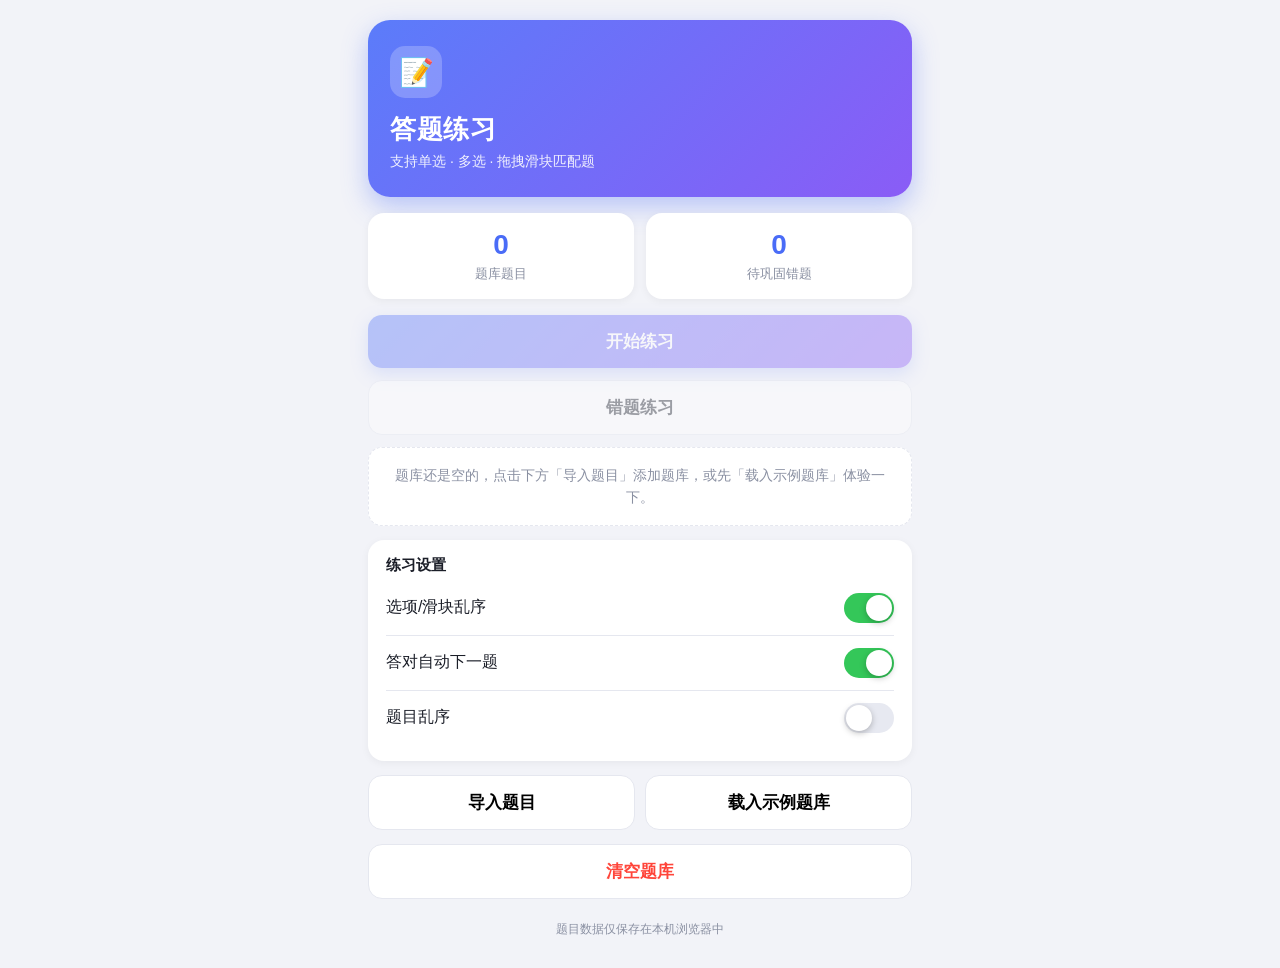
==== 答题练习.html @ 0d409f79 "Add files via upload" ====
<!DOCTYPE html>
<html lang="zh-CN">
<head>
<meta charset="UTF-8">
<meta name="viewport" content="width=device-width, initial-scale=1.0, maximum-scale=1.0, user-scalable=no, viewport-fit=cover">
<meta name="apple-mobile-web-app-capable" content="yes">
<meta name="mobile-web-app-capable" content="yes">
<meta name="apple-mobile-web-app-status-bar-style" content="black-translucent">
<meta name="apple-mobile-web-app-title" content="答题练习">
<meta name="format-detection" content="telephone=no">
<meta name="theme-color" content="#4A6CF7">
<link rel="icon" href="favicon.svg" type="image/svg+xml">
<link rel="manifest" href="manifest.json">
<title>答题练习</title>
<style>
:root{
  --bg:#F2F3F8; --bg2:#E7E9F1; --card:#FFFFFF; --text:#1B1E28; --sub:#8A90A2;
  --line:#E5E7EF; --primary:#4A6CF7; --primary-grad:linear-gradient(135deg,#5B7CFA 0%,#8A5CF6 100%);
  --green:#34C759; --red:#FF453A; --drag-chip-bg:#EBF0FF; --drag-chip-border:#BDCEFC;
}
@media (prefers-color-scheme: dark){
  :root{
    --bg:#0D0F15; --bg2:#22252F; --card:#181B24; --text:#F2F4FA; --sub:#7E8598;
    --line:#2A2E3B; --green:#30D158; --red:#FF453A;
    --drag-chip-bg:#1C233D; --drag-chip-border:#3A4D80;
  }
}
*{margin:0;padding:0;box-sizing:border-box;-webkit-tap-highlight-color:transparent}
html,body{height:100%}
body{
  font-family:-apple-system,BlinkMacSystemFont,"PingFang SC","Hiragino Sans GB","Microsoft YaHei","Noto Sans CJK SC",sans-serif;
  background:var(--bg);color:var(--text);touch-action:manipulation;
  -webkit-font-smoothing:antialiased;-webkit-text-size-adjust:100%;
}
#app{max-width:580px;margin:0 auto;min-height:100%;
  padding:calc(env(safe-area-inset-top) + 20px) 18px calc(env(safe-area-inset-bottom) + 30px)}
.view{display:none}
.view.active{display:block;animation:fadeUp .25s ease}
@keyframes fadeUp{from{opacity:0;transform:translateY(10px)}to{opacity:1;transform:translateY(0)}}
@keyframes shake{0%,100%{transform:translateX(0)}20%{transform:translateX(-6px)}40%{transform:translateX(6px)}60%{transform:translateX(-4px)}80%{transform:translateX(4px)}}
@keyframes pulseSelect{0%,100%{box-shadow:0 0 0 2px var(--primary)}50%{box-shadow:0 0 0 4px rgba(74,108,247,.45)}}

/* ---------- 通用按钮 ---------- */
.btn{display:block;width:100%;border:none;border-radius:14px;font-size:17px;font-weight:600;
  padding:15px;cursor:pointer;font-family:inherit;transition:transform .12s,opacity .2s;
  -webkit-user-select:none;user-select:none}
.btn:active{transform:scale(.97)}
.btn-primary{background:var(--primary-grad);color:#fff;box-shadow:0 6px 16px rgba(74,108,247,.35)}
.btn-sub{background:var(--card);color:var(--text);border:1px solid var(--line)}
.btn-ghost{background:transparent;color:var(--primary)}
.btn-ghost.danger{color:var(--red)}
.btn-big{margin-top:12px}
.btn.disabled{opacity:.4;pointer-events:none}
.icon-btn{width:36px;height:36px;flex:0 0 36px;border:none;border-radius:50%;background:var(--card);
  color:var(--text);font-size:17px;cursor:pointer;display:flex;align-items:center;justify-content:center;
  box-shadow:0 1px 4px rgba(0,0,0,.08);font-family:inherit}
.row-actions{display:flex;gap:10px;margin-top:14px}
.row-actions .btn{flex:1;background:var(--card);border:1px solid var(--line)}
.foot-note{text-align:center;color:var(--sub);font-size:12px;margin-top:22px}

/* ---------- 首页 ---------- */
.hero{background:var(--primary-grad);border-radius:22px;padding:26px 22px;color:#fff;
  box-shadow:0 10px 26px rgba(74,108,247,.35);margin-bottom:16px}
.hero-icon{width:52px;height:52px;border-radius:15px;background:rgba(255,255,255,.22);
  display:flex;align-items:center;justify-content:center;font-size:28px;margin-bottom:14px}
.hero h1{font-size:26px;font-weight:700;letter-spacing:.5px}
.hero-sub{font-size:14px;opacity:.9;margin-top:6px}
.stat-row{display:flex;gap:12px;margin-bottom:16px}
.stat-card{flex:1;background:var(--card);border-radius:16px;padding:16px;text-align:center;
  box-shadow:0 2px 8px rgba(0,0,0,.05)}
.stat-num{font-size:28px;font-weight:700;color:var(--primary)}
.stat-label{font-size:13px;color:var(--sub);margin-top:4px}
.empty-hint{background:var(--card);border:1.5px dashed var(--line);border-radius:14px;
  padding:16px;text-align:center;color:var(--sub);font-size:14px;margin-top:12px;line-height:1.6}
.card{background:var(--card);border-radius:16px;padding:16px 18px;margin-top:14px;box-shadow:0 2px 8px rgba(0,0,0,.05)}
.card-title{font-size:15px;font-weight:700;margin-bottom:6px}
.switch-row{display:flex;align-items:center;justify-content:space-between;padding:12px 0;
  font-size:16px;cursor:pointer;border-bottom:.5px solid var(--line)}
.switch-row:last-child{border-bottom:none}
.switch-row input{display:none}
.switch{width:50px;height:30px;border-radius:99px;background:var(--bg2);position:relative;
  transition:background .2s;flex:0 0 auto}
.switch::after{content:"";position:absolute;width:26px;height:26px;border-radius:50%;background:#fff;
  top:2px;left:2px;transition:left .2s;box-shadow:0 2px 6px rgba(0,0,0,.25)}
.switch-row input:checked + .switch{background:var(--green)}
.switch-row input:checked + .switch::after{left:22px}

/* ---------- 练习页 ---------- */
.p-top{display:flex;align-items:center;gap:12px;margin-bottom:18px}
.p-title{flex:1;text-align:center;font-size:17px;font-weight:700}
.p-progress{flex:1;height:8px;background:var(--bg2);border-radius:99px;overflow:hidden}
.p-progress-bar{height:100%;width:0;background:var(--primary-grad);border-radius:99px;transition:width .3s}
.p-count{font-size:13px;color:var(--sub);flex:0 0 auto;min-width:44px;text-align:right}
.q-card{background:var(--card);border-radius:16px;padding:18px;margin-bottom:14px;
  box-shadow:0 2px 8px rgba(0,0,0,.05)}
.q-card.anim{animation:fadeUp .25s ease}
.q-meta{display:flex;align-items:center;gap:8px;margin-bottom:10px}
.q-type{font-size:12px;font-weight:600;color:var(--primary);background:rgba(74,108,247,.12);
  padding:3px 10px;border-radius:99px}
.q-no{font-size:12px;color:var(--sub)}
.q-text{font-size:18px;font-weight:600;line-height:1.6;white-space:pre-wrap;word-break:break-word}

/* ---------- 选择题选项 ---------- */
.opt{display:flex;align-items:flex-start;gap:12px;width:100%;text-align:left;background:var(--card);
  border:1.5px solid var(--line);border-radius:14px;padding:13px 15px;margin-bottom:10px;
  font-size:16px;line-height:1.5;cursor:pointer;transition:border-color .15s,background .15s;
  font-family:inherit;color:var(--text);-webkit-user-select:none;user-select:none}
.opt:active{transform:scale(.985)}
.opt-letter{flex:0 0 28px;height:28px;border-radius:50%;background:var(--bg2);display:flex;
  align-items:center;justify-content:center;font-weight:700;font-size:14px;color:var(--sub);
  transition:background .15s,color .15s}
.opt-text{flex:1;word-break:break-word;white-space:pre-wrap;padding-top:2px}
.opt.selected{border-color:var(--primary);background:rgba(74,108,247,.10)}
.opt.selected .opt-letter{background:var(--primary);color:#fff}
.opt.correct{border-color:var(--green);background:rgba(52,199,89,.13)}
.opt.correct .opt-letter{background:var(--green);color:#fff}
.opt.wrong{border-color:var(--red);background:rgba(255,69,58,.10);animation:shake .35s}
.opt.wrong .opt-letter{background:var(--red);color:#fff}
.opt.locked{pointer-events:none}

/* ---------- 拖拽滑块答题（考试模式） ---------- */
.drag-box{margin-bottom:14px}
.drag-head-actions{display:flex;align-items:center;justify-content:space-between;margin-bottom:10px;gap:8px}
.drag-tip{font-size:12.5px;color:var(--sub);line-height:1.4}
.drag-reset-btn{border:none;background:var(--bg2);color:var(--text);padding:5px 10px;
  border-radius:8px;font-size:12px;cursor:pointer;font-weight:600;transition:opacity .15s;white-space:nowrap}
.drag-reset-btn:active{opacity:.7}
.drag-pool-box{background:var(--card);border-radius:14px;padding:14px;margin-bottom:14px;box-shadow:0 2px 8px rgba(0,0,0,.04)}
.drag-pool-title{font-size:13px;font-weight:700;color:var(--sub);margin-bottom:10px;display:flex;align-items:center;gap:6px}
.drag-pool-title::before{content:"";display:inline-block;width:4px;height:12px;background:var(--primary);border-radius:2px}
.drag-pool{display:flex;flex-wrap:wrap;gap:8px;min-height:48px;align-items:center;padding:4px}
.drag-chip{background:var(--drag-chip-bg);border:1.5px solid var(--drag-chip-border);
  color:var(--primary);padding:8px 12px;border-radius:10px;font-size:14.5px;font-weight:600;
  cursor:grab;-webkit-user-select:none;user-select:none;display:inline-flex;align-items:center;gap:6px;
  box-shadow:0 2px 6px rgba(74,108,247,.12);transition:transform .15s,box-shadow .15s,opacity .15s;
  max-width:100%;word-break:break-word}
.drag-chip:active{cursor:grabbing}
.drag-chip .chip-handle{color:var(--primary);opacity:.6;font-size:12px;display:inline-block;line-height:1}
.drag-chip.selected{animation:pulseSelect 1.2s infinite;transform:translateY(-2px);background:#fff;border-color:var(--primary)}
@media (prefers-color-scheme: dark){
  .drag-chip.selected{background:#262B3B;border-color:var(--primary)}
}
.drag-chip.placed{opacity:.35;border-style:dashed;cursor:default;box-shadow:none;pointer-events:none}
.drag-chip.dragging{opacity:.4;transform:scale(.95)}

.drag-targets-box{background:var(--card);border-radius:14px;padding:14px;margin-bottom:14px;box-shadow:0 2px 8px rgba(0,0,0,.04)}
.drop-list{display:flex;flex-direction:column;gap:12px}
.drop-row{background:var(--bg);border-radius:12px;padding:10px 12px;display:flex;flex-direction:column;gap:8px;transition:background .2s}
.drop-row-header{display:flex;align-items:flex-start;gap:8px}
.drop-no{font-size:12px;font-weight:700;color:var(--sub);background:var(--bg2);padding:2px 7px;border-radius:6px;flex:0 0 auto;margin-top:2px}
.drop-desc{font-size:14.5px;line-height:1.5;color:var(--text);flex:1;word-break:break-word;font-weight:500}
.drop-zone{min-height:46px;border:2px dashed var(--line);border-radius:10px;
  background:var(--card);display:flex;align-items:center;justify-content:center;padding:4px 8px;
  cursor:pointer;transition:all .15s;position:relative}
.drop-zone.hover{border-color:var(--primary);background:rgba(74,108,247,.09);transform:scale(1.01)}
.drop-zone.empty-hint{border-color:var(--line);color:var(--sub);font-size:13px;font-style:normal}
.drop-zone.filled{border-style:solid;border-color:var(--drag-chip-border);background:var(--drag-chip-bg);justify-content:space-between}
.drop-zone.correct{border-color:var(--green)!important;background:rgba(52,199,89,.12)!important}
.drop-zone.wrong{border-color:var(--red)!important;background:rgba(255,69,58,.10)!important;animation:shake .35s}
.drop-chip-text{font-size:14.5px;font-weight:600;color:var(--primary);flex:1;word-break:break-word;padding:4px 6px}
.drop-zone.correct .drop-chip-text{color:var(--green)}
.drop-zone.wrong .drop-chip-text{color:var(--red)}
.drop-remove-btn{width:24px;height:24px;border-radius:50%;border:none;background:rgba(0,0,0,.08);
  color:var(--text);display:flex;align-items:center;justify-content:center;font-size:12px;cursor:pointer;
  flex:0 0 24px;margin-left:6px;transition:background .15s}
.drop-remove-btn:hover{background:rgba(255,69,58,.2);color:var(--red)}
.drop-badge{font-size:15px;font-weight:800;margin-left:6px}
.drop-badge.ok{color:var(--green)}
.drop-badge.fail{color:var(--red)}
.drop-answer-tip{font-size:12.5px;color:var(--red);font-weight:600;margin-top:2px;padding-left:4px}

/* ---------- 移动端拖拽手势跟随浮标 ---------- */
.drag-touch-ghost{position:fixed;pointer-events:none;z-index:9999;transform:translate(-50%,-50%);
  background:var(--primary-grad);color:#fff;padding:8px 14px;border-radius:10px;font-size:14.5px;
  font-weight:600;box-shadow:0 8px 24px rgba(74,108,247,.45);opacity:.92}

/* ---------- 解析 ---------- */
.explain{margin-top:4px;margin-bottom:12px;background:var(--card);border-radius:14px;
  padding:14px 16px;border-left:4px solid var(--red);animation:fadeUp .25s}
.explain.ok{border-left-color:var(--green)}
.explain-title{font-size:15px;font-weight:700;margin-bottom:6px}
.explain-body{font-size:15px;line-height:1.7;color:var(--sub);white-space:pre-wrap;word-break:break-word}

/* ---------- 结果页 ---------- */
.result-card{background:var(--card);border-radius:22px;padding:40px 24px;text-align:center;
  margin-top:40px;box-shadow:0 6px 20px rgba(0,0,0,.07)}
.result-emoji{font-size:56px;margin-bottom:12px}
.result-acc{font-size:48px;font-weight:800;background:var(--primary-grad);
  -webkit-background-clip:text;background-clip:text;-webkit-text-fill-color:transparent}
.result-desc{color:var(--sub);font-size:15px;margin:8px 0 26px}

/* ---------- 导入页 ---------- */
.seg{display:flex;background:var(--bg2);border-radius:12px;padding:3px;margin-bottom:16px}
.seg-btn{flex:1;border:none;background:transparent;padding:9px;border-radius:9px;font-size:14px;
  font-weight:600;color:var(--sub);font-family:inherit;cursor:pointer}
.seg-btn.active{background:var(--card);color:var(--text);box-shadow:0 1px 4px rgba(0,0,0,.10)}
.tab{display:none}
.tab.active{display:block}
.file-drop{display:block;background:var(--card);border:2px dashed var(--line);border-radius:16px;
  padding:34px 18px;text-align:center;font-size:15px;color:var(--text);cursor:pointer;line-height:1.6}
.file-drop:active{background:var(--bg2)}
.file-drop input{display:none}
.file-drop-icon{font-size:36px;margin-bottom:10px}
.file-drop-sub{font-size:12px;color:var(--sub);margin-top:6px}
#paste-area{width:100%;height:200px;border:1.5px solid var(--line);border-radius:14px;
  background:var(--card);color:var(--text);padding:14px;font-size:16px;line-height:1.6;
  font-family:inherit;resize:none;outline:none}
#paste-area:focus{border-color:var(--primary)}
.help-block{margin-bottom:14px}
.help-block h3{font-size:15px;margin-bottom:8px}
.help-block p{font-size:13px;color:var(--sub);line-height:1.6;margin-bottom:8px}
.help-block pre{background:var(--bg2);border-radius:12px;padding:12px 14px;font-size:12.5px;
  line-height:1.6;white-space:pre-wrap;word-break:break-all;color:var(--text);
  font-family:ui-monospace,Menlo,Consolas,monospace}
.preview-item{font-size:14px;color:var(--sub);padding:9px 0;border-bottom:.5px solid var(--line);line-height:1.5}
.preview-item:last-child{border-bottom:none}
.preview-more{color:var(--primary)}

/* ---------- Toast ---------- */
#toast{position:fixed;left:50%;bottom:calc(env(safe-area-inset-bottom) + 34px);
  transform:translateX(-50%) translateY(20px);background:rgba(20,22,30,.92);color:#fff;
  padding:11px 20px;border-radius:99px;font-size:14px;opacity:0;pointer-events:none;
  transition:all .25s;max-width:82%;text-align:center;z-index:99}
#toast.show{opacity:1;transform:translateX(-50%) translateY(0)}
</style>
</head>
<body>
<div id="app">

  <!-- ================= 首页 ================= -->
  <section id="view-home" class="view active">
    <div class="hero">
      <div class="hero-icon">📝</div>
      <h1>答题练习</h1>
      <p class="hero-sub">支持单选 · 多选 · 拖拽滑块匹配题</p>
    </div>
    <div class="stat-row">
      <div class="stat-card"><div class="stat-num" id="stat-bank">0</div><div class="stat-label">题库题目</div></div>
      <div class="stat-card"><div class="stat-num" id="stat-wrong">0</div><div class="stat-label">待巩固错题</div></div>
    </div>
    <button class="btn btn-primary" id="btn-start">开始练习</button>
    <button class="btn btn-sub btn-big" id="btn-wrong-practice">错题练习</button>
    <div class="empty-hint" id="empty-hint">题库还是空的，点击下方「导入题目」添加题库，或先「载入示例题库」体验一下。</div>
    <div class="card">
      <div class="card-title">练习设置</div>
      <label class="switch-row"><span>选项/滑块乱序</span><input type="checkbox" id="set-shuffle-opts"><i class="switch"></i></label>
      <label class="switch-row"><span>答对自动下一题</span><input type="checkbox" id="set-auto-next"><i class="switch"></i></label>
      <label class="switch-row"><span>题目乱序</span><input type="checkbox" id="set-shuffle-qs"><i class="switch"></i></label>
    </div>
    <div class="row-actions">
      <button class="btn" id="btn-import">导入题目</button>
      <button class="btn" id="btn-sample">载入示例题库</button>
    </div>
    <div class="row-actions">
      <button class="btn" id="btn-clear" style="color:var(--red)">清空题库</button>
    </div>
    <p class="foot-note">题目数据仅保存在本机浏览器中</p>
  </section>

  <!-- ================= 导入页 ================= -->
  <section id="view-import" class="view">
    <div class="p-top">
      <button class="icon-btn" id="btn-import-back">←</button>
      <div class="p-title">导入题目</div>
      <span style="width:36px;flex:0 0 36px"></span>
    </div>
    <div class="seg">
      <button class="seg-btn active" data-tab="file">文件导入</button>
      <button class="seg-btn" data-tab="paste">粘贴文本</button>
      <button class="seg-btn" data-tab="help">格式说明</button>
    </div>
    <div id="tab-file" class="tab active">
      <label class="file-drop">
        <input type="file" id="file-input" accept=".txt,.json,text/plain,application/json">
        <div class="file-drop-icon">📄</div>
        <div>点击选择 .txt 或 .json 题库文件</div>
        <div class="file-drop-sub">支持 UTF-8 / GBK 编码 · 支持单选/多选/拖拽题</div>
      </label>
      <button class="btn btn-sub btn-big" id="btn-export">导出当前题库（备份）</button>
    </div>
    <div id="tab-paste" class="tab">
      <textarea id="paste-area" placeholder="将题目文本粘贴到这里，格式见「格式说明」…"></textarea>
      <button class="btn btn-primary btn-big" id="btn-parse-paste">解析并预览</button>
    </div>
    <div id="tab-help" class="tab">
      <div class="help-block">
        <h3>拖拽/滑块匹配题格式（推荐）</h3>
        <p>适合考试中的拖拽连线题，使用箭头「→」将左侧滑块与右侧目标一一对应：</p>
        <pre>1.【拖拽题】请将HTTP状态码和原因短语进行匹配
1XX → 请求被接收
2XX → 请求成功
3XX → 进一步操作需要被执行
4XX → 请求错误
5XX → 服务端错误
解析：1XX为信息类，2XX为成功类，3XX为重定向...</pre>
      </div>
      <div class="help-block">
        <h3>单选 / 多选 TXT 格式</h3>
        <pre>1. 世界上最高的山峰是？
A. 乞力马扎罗山
B. 珠穆朗玛峰
C. 阿尔卑斯山
D. 富士山
答案：B
解析：珠穆朗玛峰是世界最高峰。

2. 下列属于直辖市的有？
A. 北京
B. 天津
C. 重庆
D. 深圳
答案：ABC
解析：四个直辖市为京、津、沪、渝。</pre>
      </div>
      <div class="help-block">
        <h3>JSON 格式</h3>
        <pre>[
  {
    "type": "drag",
    "q": "请将HTTP状态码和原因短语进行匹配",
    "pairs": [
      { "left": "1XX", "right": "请求被接收" },
      { "left": "2XX", "right": "请求成功" }
    ],
    "explanation": "解析内容..."
  },
  {
    "q": "题目内容？",
    "options": ["选项一", "选项二"],
    "answer": "A",
    "explanation": "解析内容"
  }
]</pre>
      </div>
    </div>
    <div id="preview" style="display:none">
      <div class="card">
        <div class="card-title" id="preview-title">解析到 0 道题</div>
        <div id="preview-list"></div>
        <div class="row-actions">
          <button class="btn" id="btn-preview-cancel">取消</button>
          <button class="btn" id="btn-preview-ok" style="background:var(--primary-grad);color:#fff;border:none">确认导入</button>
        </div>
      </div>
    </div>
  </section>

  <!-- ================= 练习页 ================= -->
  <section id="view-practice" class="view">
    <div class="p-top">
      <button class="icon-btn" id="btn-exit">✕</button>
      <div class="p-progress"><div class="p-progress-bar" id="p-bar"></div></div>
      <span class="p-count" id="p-count">0/0</span>
    </div>
    <div class="q-card" id="q-card">
      <div class="q-meta"><span class="q-type" id="q-type">单选</span><span class="q-no" id="q-no">第 1 题</span></div>
      <div class="q-text" id="q-text"></div>
    </div>

    <!-- 选择题容器 -->
    <div id="opts"></div>

    <!-- 拖拽滑块答题容器 -->
    <div id="drag-box" class="drag-box" style="display:none">
      <div class="drag-head-actions">
        <div class="drag-tip">💡 拖动滑块至目标框，也可「点击滑块+点击目标框」放入</div>
        <button type="button" class="drag-reset-btn" id="btn-drag-reset">全部归位</button>
      </div>

      <!-- 候选滑块池 -->
      <div class="drag-pool-box">
        <div class="drag-pool-title">待选滑块池（可拖动 / 点击）</div>
        <div id="drag-sources" class="drag-pool"></div>
      </div>

      <!-- 目标匹配槽位列表 -->
      <div class="drag-targets-box">
        <div class="drag-pool-title">目标槽位匹配区</div>
        <div id="drag-targets" class="drop-list"></div>
      </div>
    </div>

    <div class="explain" id="explain" style="display:none">
      <div class="explain-title" id="explain-title"></div>
      <div class="explain-body" id="explain-body"></div>
    </div>
    <button class="btn btn-primary" id="btn-submit-multi" style="display:none">提交答案</button>
    <button class="btn btn-primary" id="btn-submit-drag" style="display:none">提交答案</button>
    <button class="btn btn-primary" id="btn-next" style="display:none">下一题</button>
  </section>

  <!-- ================= 结果页 ================= -->
  <section id="view-result" class="view">
    <div class="result-card">
      <div class="result-emoji" id="r-emoji">🎉</div>
      <div class="result-acc" id="r-acc">100%</div>
      <div class="result-desc" id="r-desc"></div>
      <button class="btn btn-primary" id="btn-retry">再来一次</button>
      <button class="btn btn-sub btn-big" id="btn-retry-wrong">只练错题</button>
      <button class="btn btn-ghost btn-big" id="btn-home">返回首页</button>
    </div>
  </section>

</div>
<div id="toast"></div>

<script>
'use strict';
/* ================= 工具函数 ================= */
const $ = s => document.querySelector(s);
const store = {
  load(k, d){ try{ const v = JSON.parse(localStorage.getItem(k)); return (v === null || v === undefined) ? d : v; }catch(e){ return d; } },
  save(k, v){ try{ localStorage.setItem(k, JSON.stringify(v)); }catch(e){} }
};
function shuffle(a){ for(let i = a.length - 1; i > 0; i--){ const j = Math.floor(Math.random() * (i + 1)); const t = a[i]; a[i] = a[j]; a[j] = t; } return a; }
function hashId(s){ let h = 5381; for(let i = 0; i < s.length; i++){ h = ((h << 5) + h + s.charCodeAt(i)) >>> 0; } return h.toString(36); }
function qid(q){
  if(q.type === 'drag' && Array.isArray(q.pairs)){
    return hashId('drag' + q.q + '' + q.pairs.map(p => p.left + '::' + p.right).join(''));
  }
  const opts = Array.isArray(q.options) ? q.options : [];
  return hashId((q.type || 'choice') + '' + q.q + '' + opts.join(''));
}
let toastTimer = null;
function toast(msg){ const t = $('#toast'); t.textContent = msg; t.classList.add('show'); clearTimeout(toastTimer); toastTimer = setTimeout(() => t.classList.remove('show'), 2200); }
function showView(id){ document.querySelectorAll('.view').forEach(v => v.classList.remove('active')); $('#' + id).classList.add('active'); window.scrollTo(0, 0); }

/* ================= 题目解析 ================= */
function normalizeLetter(ch){
  const map = { 'Ａ':'A','Ｂ':'B','Ｃ':'C','Ｄ':'D','Ｅ':'E','Ｆ':'F','Ｇ':'G','Ｈ':'H' };
  return (map[ch] || ch).toUpperCase();
}
function parseQuestions(text){
  const t = String(text).trim();
  if(t.startsWith('[') || t.startsWith('{')){
    try{
      const data = JSON.parse(t);
      const arr = Array.isArray(data) ? data : (data.questions || data.题目 || []);
      if(Array.isArray(arr)){
        const out = [];
        for(const it of arr){
          if(!it || typeof it !== 'object') continue;
          const q = it.q || it.question || it.题目 || it.title || '';
          const explanation = it.explanation || it.analysis || it.解析 || '';
          // 拖拽题格式
          if(it.type === 'drag' || Array.isArray(it.pairs)){
            const pairs = Array.isArray(it.pairs) ? it.pairs : [];
            const validPairs = pairs.filter(p => p && p.left && p.right).map(p => ({ left: String(p.left).trim(), right: String(p.right).trim() }));
            if(q && validPairs.length >= 2){
              out.push({ type: 'drag', q: String(q).trim(), pairs: validPairs, explanation: String(explanation).trim() });
            }
            continue;
          }
          // 选择题格式
          const options = it.options || it.choices || it.选项 || [];
          const ans = it.answer !== undefined ? it.answer : it.答案;
          if(!q || !Array.isArray(options) || options.length < 2) continue;
          let answerIdx = [];
          if(typeof ans === 'number') answerIdx = [ans];
          else if(typeof ans === 'string'){
            const letters = ans.toUpperCase().match(/[A-H]/g);
            if(letters) answerIdx = letters.map(l => l.charCodeAt(0) - 65).filter(i => i >= 0 && i < options.length);
            else if(/^\d+$/.test(ans.trim())) answerIdx = [parseInt(ans.trim(), 10)];
          }else if(Array.isArray(ans)){
            for(const a of ans){
              if(typeof a === 'number') answerIdx.push(a);
              else{ const m = String(a).toUpperCase().match(/[A-H]/); if(m) answerIdx.push(m[0].charCodeAt(0) - 65); }
            }
          }
          answerIdx = answerIdx.filter(i => i >= 0 && i < options.length);
          if(!answerIdx.length) continue;
          out.push({ type: 'choice', q: String(q).trim(), options: options.map(String), answer: answerIdx, explanation: String(explanation || '').trim() });
        }
        if(out.length) return out;
      }
    }catch(e){ /* 回退到 TXT 解析 */ }
  }
  return parseTXT(text);
}

function parseTXT(text){
  const lines = String(text).replace(/\ufeff/g, '').split(/\r?\n/);
  const out = [];
  let cur = null, section = '';
  const flush = () => {
    if(!cur || !cur.q) { cur = null; section = ''; return; }
    // 拖拽连线题
    if(cur.isDrag && cur.pairs && cur.pairs.length >= 2){
      out.push({ type: 'drag', q: cur.q.trim(), pairs: cur.pairs, explanation: (cur.exp || '').trim() });
    }
    // 选择题
    else if(cur.options && cur.options.length >= 2 && cur.ansStr){
      const idx = [];
      for(const ch of cur.ansStr){
        const i = ch.charCodeAt(0) - 65;
        if(i >= 0 && i < cur.options.length && !idx.includes(i)) idx.push(i);
      }
      if(idx.length) out.push({ type: 'choice', q: cur.q.trim(), options: cur.options, answer: idx, explanation: (cur.exp || '').trim() });
    }
    cur = null; section = '';
  };

  for(const raw of lines){
    const line = raw.trim();
    if(!line) continue;

    // 检测连线配对模式：A → B 或 A -> B 或 A => B
    const arrowMatch = line.match(/^([^→\->=>]+?)\s*(?:→|->|=>)\s*(.+)$/);
    if(arrowMatch && cur && (cur.isDrag || (!cur.options.length && !cur.ansStr))){
      cur.isDrag = true;
      cur.pairs.push({ left: arrowMatch[1].trim(), right: arrowMatch[2].trim() });
      section = 'drag_pairs';
      continue;
    }

    let m;
    if((m = line.match(/^(?:【答案】|答案[：:]?)\s*([A-Ha-hＡ-Ｈ](?:[、,，\s]*[A-Ha-hＡ-Ｈ])*)\s*$/))){
      if(cur){
        let s = m[1];
        for(const p of [['Ａ','A'],['Ｂ','B'],['Ｃ','C'],['Ｄ','D'],['Ｅ','E'],['Ｆ','F'],['Ｇ','G'],['Ｈ','H']]) s = s.split(p[0]).join(p[1]);
        cur.ansStr = s.toUpperCase().replace(/[、,，\s]/g, '');
        section = 'a';
      }
      continue;
    }
    if((m = line.match(/^(?:【解析】|解析[：:]?)\s*(.*)$/))){
      if(cur){ cur.exp = m[1] || ''; section = 'e'; }
      continue;
    }
    if((m = line.match(/^([A-Ha-hＡ-Ｈ])\s*[.、．:：)）]?\s*(.+)$/))){
      if(cur && (section === 'q' || section === 'o')){
        const expected = String.fromCharCode(65 + cur.options.length);
        if(normalizeLetter(m[1]) === expected){
          cur.options.push(m[2].trim());
          section = 'o';
          continue;
        }
      }
    }
    const numbered = /^\d+\s*[.、．:：)）]/.test(line);
    if(cur && (section === 'a' || section === 'e') && !numbered){
      cur.exp = (cur.exp ? cur.exp + '\n' : '') + line;
      section = 'e';
      continue;
    }

    const isNew = !cur || section === 'e' || (section === 'o' && numbered) || (section === 'a' && numbered) || (section === 'drag_pairs' && numbered);
    if(isNew){
      flush();
      const isExplicitDrag = line.includes('【拖拽') || line.includes('【匹配') || line.includes('拖拽题');
      cur = { q: '', options: [], ansStr: '', exp: '', isDrag: isExplicitDrag, pairs: [] };
      cur.q = line.replace(/^\d+\s*[.、．:：)）]\s*/, '').trim();
      section = 'q';
    }else{
      if(section === 'q') cur.q += '\n' + line;
      else if(section === 'o') cur.options[cur.options.length - 1] += line;
      else if(section === 'e') cur.exp += '\n' + line;
    }
  }
  flush();
  return out;
}

/* ================= 示例题库（包含华为HCIE拖拽题与选择题） ================= */
const SAMPLES = [
  // 拖拽题 1
  {
    type: 'drag',
    q: 'HTTP状态码(HTTP Status Code)是服务器响应状态的3位数字码，用于向客户端返回操作结果。请将HTTP状态码和原因短语进行匹配：',
    pairs: [
      { left: '1XX', right: '请求被接收（需进一步操作）' },
      { left: '2XX', right: '请求成功' },
      { left: '3XX', right: '进一步操作需要被执行（重定向）' },
      { left: '4XX', right: '客户端请求错误' },
      { left: '5XX', right: '服务端错误' }
    ],
    explanation: '解析：1XX表示信息类（请求已接收）；2XX表示成功类（处理完成）；3XX表示重定向（需进一步跳转）；4XX表示客户端错误；5XX表示服务器自身故障。'
  },
  // 拖拽题 2
  {
    type: 'drag',
    q: 'TWAMP通信模型中包含各核心功能模块，请将功能模块与对应描述匹配：',
    pairs: [
      { left: 'Control-Client', right: '负责建立、启动和停止TWAMP会话，并收集统计结果' },
      { left: 'Server', right: '响应Client发起的建立、启动和停止会话的请求' },
      { left: 'Session-Sender', right: '由Client调度主动向外发送用于性能统计的探帧' },
      { left: 'Session-Reflector', right: '由Server调度，应答Sender发送过来的探帧' }
    ],
    explanation: '解析：Control-Client与Server负责会话控制；Session-Sender负责主动发探针，Session-Reflector负责反射应答。'
  },
  // 拖拽题 3
  {
    type: 'drag',
    q: 'OSPFv3不同LSA的传递范围由其功能决定，请将OSPFv3 LSA与其传递范围对应起来：',
    pairs: [
      { left: 'Link-LSA', right: '本地链路范围传播' },
      { left: 'Network-LSA', right: '区域内部传播' },
      { left: 'AS-external-LSA', right: '自治系统(AS)范围内传播' }
    ],
    explanation: '解析：Link-LSA只在本地链路有效；Network-LSA由DR产生并在所在区域泛洪；AS-external-LSA描述外部路由，在整个AS内泛洪。'
  },
  // 单选题
  { type: 'choice', q: '世界上最高的山峰是？', options: ['乞力马扎罗山', '珠穆朗玛峰', '阿尔卑斯山', '富士山'], answer: [1], explanation: '珠穆朗玛峰海拔 8848.86 米，是世界海拔最高的山峰。' },
  { type: 'choice', q: '光年是什么单位？', options: ['时间单位', '速度单位', '距离单位', '亮度单位'], answer: [2], explanation: '光年是光在真空中一年所走的距离，约 9.46 万亿千米，是距离单位。' },
  { type: 'choice', q: '水的化学式是？', options: ['CO₂', 'H₂O', 'O₂', 'NaCl'], answer: [1], explanation: '水由两个氢原子和一个氧原子构成，化学式为 H₂O。' },
  // 多选题
  { type: 'choice', q: '下列属于中国直辖市的有？（多选）', options: ['北京', '天津', '重庆', '深圳'], answer: [0, 1, 2], explanation: '中国有四个直辖市：北京、天津、上海、重庆。深圳是经济特区，不是直辖市。' }
];

/* ================= 状态 ================= */
let bank = store.load('quiz_bank', []);
let wrongIds = store.load('quiz_wrong', []);
let settings = Object.assign({ shuffleOptions: true, autoNext: true, shuffleQuestions: false }, store.load('quiz_settings', {}));
let session = null, nextTimer = null, pendingImport = null;
let answered = false, chosen = new Set();

// 拖拽题运行时状态
let dragRun = {
  selectedChip: null, // 当前点击选中的滑块 ID
  slots: {},          // targetIndex -> chipId
  item: null          // 当前题目 viewModel
};

function addWrong(id){ if(!wrongIds.includes(id)){ wrongIds.push(id); store.save('quiz_wrong', wrongIds); } }
function removeWrong(id){ const i = wrongIds.indexOf(id); if(i >= 0){ wrongIds.splice(i, 1); store.save('quiz_wrong', wrongIds); } }

/* ================= 首页 ================= */
function renderHome(){
  $('#stat-bank').textContent = bank.length;
  $('#stat-wrong').textContent = wrongIds.length;
  $('#btn-start').classList.toggle('disabled', !bank.length);
  $('#btn-wrong-practice').classList.toggle('disabled', !wrongIds.length);
  $('#empty-hint').style.display = bank.length ? 'none' : 'block';
  $('#set-shuffle-opts').checked = settings.shuffleOptions;
  $('#set-auto-next').checked = settings.autoNext;
  $('#set-shuffle-qs').checked = settings.shuffleQuestions;
}
$('#set-shuffle-opts').addEventListener('change', e => { settings.shuffleOptions = e.target.checked; store.save('quiz_settings', settings); });
$('#set-auto-next').addEventListener('change', e => { settings.autoNext = e.target.checked; store.save('quiz_settings', settings); });
$('#set-shuffle-qs').addEventListener('change', e => { settings.shuffleQuestions = e.target.checked; store.save('quiz_settings', settings); });
$('#btn-import').onclick = () => { $('#preview').style.display = 'none'; showView('view-import'); };
$('#btn-import-back').onclick = () => showView('view-home');
$('#btn-start').onclick = () => startSession('all');
$('#btn-wrong-practice').onclick = () => startSession('wrong');
$('#btn-clear').onclick = () => {
  if(!bank.length){ toast('题库已经是空的'); return; }
  if(confirm('确定清空题库中的 ' + bank.length + ' 道题目吗？此操作不可恢复。')){
    bank = []; wrongIds = [];
    store.save('quiz_bank', bank); store.save('quiz_wrong', wrongIds);
    renderHome(); toast('题库已清空');
  }
};
$('#btn-sample').onclick = () => {
  const ids = new Set(bank.map(q => q.id)); let added = 0;
  for(const s of SAMPLES){
    const id = qid(s);
    if(!ids.has(id)){ ids.add(id); bank.push(Object.assign({ id }, s)); added++; }
  }
  store.save('quiz_bank', bank); renderHome();
  toast(added ? '已载入 ' + added + ' 道示例题目（含考试拖拽题）' : '示例题库已在题库中');
};

/* ================= 练习 ================= */
function toViewModel(q){
  if(q.type === 'drag'){
    const chips = q.pairs.map((p, idx) => ({ id: 'c_' + idx, text: p.left }));
    const targets = q.pairs.map((p, idx) => ({ id: idx, right: p.right, correctText: p.left }));
    if(settings.shuffleOptions) shuffle(chips);
    return { id: q.id, type: 'drag', q: q.q, explanation: q.explanation, chips, targets };
  }
  const opts = (q.options || []).map((t, i) => ({ text: t, correct: (q.answer || []).includes(i) }));
  if(settings.shuffleOptions) shuffle(opts);
  return { id: q.id, type: 'choice', q: q.q, explanation: q.explanation, multi: (q.answer || []).length > 1, options: opts };
}

function startSession(mode){
  const wrongSet = new Set(wrongIds);
  const pool = mode === 'wrong' ? bank.filter(q => wrongSet.has(q.id)) : bank.slice();
  if(!pool.length){ toast(mode === 'wrong' ? '还没有错题' : '题库是空的，请先导入题目'); return; }
  if(settings.shuffleQuestions) shuffle(pool);
  session = { list: pool.map(toViewModel), index: 0, correct: 0, wrong: 0, mode, total: pool.length };
  showView('view-practice');
  renderQuestion();
}

function renderQuestion(){
  if(!session) return;
  clearTimeout(nextTimer);
  answered = false; chosen = new Set();
  const item = session.list[session.index];

  $('#q-no').textContent = '第 ' + (session.index + 1) + ' 题';
  $('#q-text').textContent = item.q;
  $('#p-count').textContent = (session.index + 1) + '/' + session.total;
  $('#p-bar').style.width = (session.index / session.total * 100) + '%';
  $('#explain').style.display = 'none';
  $('#btn-next').style.display = 'none';

  const card = $('#q-card');
  card.classList.remove('anim'); void card.offsetWidth; card.classList.add('anim');

  if(item.type === 'drag'){
    $('#q-type').textContent = '拖拽题';
    $('#opts').style.display = 'none';
    $('#drag-box').style.display = 'block';
    $('#btn-submit-multi').style.display = 'none';
    $('#btn-submit-drag').style.display = 'block';
    renderDragQuestion(item);
  }else{
    $('#q-type').textContent = item.multi ? '多选' : '单选';
    $('#drag-box').style.display = 'none';
    $('#btn-submit-drag').style.display = 'none';
    $('#btn-submit-multi').style.display = item.multi ? 'block' : 'none';
    $('#opts').style.display = 'block';
    renderChoiceQuestion(item);
  }
}

/* ---------- 选择题渲染 ---------- */
function renderChoiceQuestion(item){
  const box = $('#opts'); box.innerHTML = '';
  item.options.forEach((o, i) => {
    const b = document.createElement('button');
    b.className = 'opt';
    const letter = document.createElement('span'); letter.className = 'opt-letter'; letter.textContent = String.fromCharCode(65 + i);
    const txt = document.createElement('span'); txt.className = 'opt-text'; txt.textContent = o.text;
    b.appendChild(letter); b.appendChild(txt);
    b.addEventListener('click', () => onOptionTap(i, b));
    box.appendChild(b);
  });
}
function onOptionTap(i, btn){
  if(answered || !session) return;
  const item = session.list[session.index];
  if(item.multi){
    if(chosen.has(i)){ chosen.delete(i); btn.classList.remove('selected'); }
    else{ chosen.add(i); btn.classList.add('selected'); }
    return;
  }
  answered = true;
  judgeChoice([i]);
}
$('#btn-submit-multi').onclick = () => {
  if(answered || !session) return;
  if(!chosen.size){ toast('请先选择答案'); return; }
  answered = true;
  judgeChoice([...chosen]);
};
function judgeChoice(selected){
  const item = session.list[session.index];
  const opts = $('#opts').children;
  const correctIdx = item.options.map((o, i) => o.correct ? i : -1).filter(i => i >= 0);
  const selSet = new Set(selected);
  const isCorrect = correctIdx.length === selSet.size && correctIdx.every(i => selSet.has(i));
  [...opts].forEach((b, i) => {
    b.classList.add('locked');
    if(item.options[i].correct) b.classList.add('correct');
  });
  if(!isCorrect){
    [...opts].forEach((b, i) => { if(selSet.has(i) && !item.options[i].correct) b.classList.add('wrong'); });
  }
  if(isCorrect){ session.correct++; removeWrong(item.id); }
  else{ session.wrong++; addWrong(item.id); }
  const last = session.index >= session.list.length - 1;
  $('#btn-submit-multi').style.display = 'none';
  const letters = correctIdx.map(i => String.fromCharCode(65 + i)).join('');
  if(isCorrect){
    if(settings.autoNext && !last){ nextTimer = setTimeout(nextQuestion, 700); }
    else{ showExplain(true, item, letters, last); }
  }else{
    showExplain(false, item, letters, last);
  }
}

/* ================= 拖拽滑块交互核心 ================= */
function renderDragQuestion(item){
  dragRun = {
    selectedChip: null,
    slots: {},
    item: item
  };
  updateDragUI();
}

function updateDragUI(){
  if(!dragRun.item) return;
  const { chips, targets } = dragRun.item;
  const pool = $('#drag-sources');
  const targetBox = $('#drag-targets');
  pool.innerHTML = '';
  targetBox.innerHTML = '';

  const placedChipIds = new Set(Object.values(dragRun.slots));

  // 1. 渲染候选滑块池
  chips.forEach(c => {
    const chipEl = document.createElement('div');
    const isPlaced = placedChipIds.has(c.id);
    const isSelected = dragRun.selectedChip === c.id;

    chipEl.className = 'drag-chip' + (isPlaced ? ' placed' : '') + (isSelected ? ' selected' : '');
    chipEl.dataset.chipId = c.id;
    chipEl.draggable = !isPlaced && !answered;

    chipEl.innerHTML = '<span class="chip-handle">⠿</span><span class="chip-label">' + escapeHtml(c.text) + '</span>';

    // 绑定 HTML5 拖拽事件
    chipEl.addEventListener('dragstart', e => {
      if(answered || isPlaced) return;
      e.dataTransfer.setData('text/plain', c.id);
      chipEl.classList.add('dragging');
      dragRun.selectedChip = c.id;
    });
    chipEl.addEventListener('dragend', () => {
      chipEl.classList.remove('dragging');
    });

    // 绑定移动端 Touch 拖拽
    bindTouchDrag(chipEl, c.id);

    // 点击选择模式
    chipEl.addEventListener('click', () => {
      if(answered || isPlaced) return;
      if(dragRun.selectedChip === c.id){
        dragRun.selectedChip = null;
      }else{
        dragRun.selectedChip = c.id;
      }
      updateDragUI();
    });

    pool.appendChild(chipEl);
  });

  // 候选池本身也是 drop zone（把槽位的滑块拖回候选池）
  pool.ondragover = e => { e.preventDefault(); };
  pool.ondrop = e => {
    e.preventDefault();
    if(answered) return;
    const cid = e.dataTransfer.getData('text/plain');
    if(!cid) return;
    // 从槽位中移除
    for(const s in dragRun.slots){
      if(dragRun.slots[s] === cid) delete dragRun.slots[s];
    }
    dragRun.selectedChip = null;
    updateDragUI();
  };

  // 2. 渲染目标槽位列表
  targets.forEach((t, tIdx) => {
    const row = document.createElement('div');
    row.className = 'drop-row';

    const header = document.createElement('div');
    header.className = 'drop-row-header';

    const num = document.createElement('span');
    num.className = 'drop-no';
    num.textContent = (tIdx + 1);

    const desc = document.createElement('div');
    desc.className = 'drop-desc';
    desc.textContent = t.right;

    header.appendChild(num);
    header.appendChild(desc);
    row.appendChild(header);

    // 接收槽位
    const zone = document.createElement('div');
    const filledChipId = dragRun.slots[tIdx];
    const filledChip = filledChipId ? chips.find(c => c.id === filledChipId) : null;

    zone.className = 'drop-zone' + (filledChip ? ' filled' : ' empty-hint');
    zone.dataset.targetIdx = tIdx;

    if(filledChip){
      const txt = document.createElement('span');
      txt.className = 'drop-chip-text';
      txt.textContent = filledChip.text;
      zone.appendChild(txt);

      if(!answered){
        const removeBtn = document.createElement('button');
        removeBtn.type = 'button';
        removeBtn.className = 'drop-remove-btn';
        removeBtn.innerHTML = '✕';
        removeBtn.title = '放回候选池';
        removeBtn.onclick = ev => {
          ev.stopPropagation();
          delete dragRun.slots[tIdx];
          updateDragUI();
        };
        zone.appendChild(removeBtn);
      }
    }else{
      zone.textContent = '拖入滑块 或 点击放入';
    }

    // HTML5 拖拽事件
    zone.ondragover = e => {
      e.preventDefault();
      if(!answered) zone.classList.add('hover');
    };
    zone.ondragleave = () => {
      zone.classList.remove('hover');
    };
    zone.ondrop = e => {
      e.preventDefault();
      zone.classList.remove('hover');
      if(answered) return;
      const cid = e.dataTransfer.getData('text/plain') || dragRun.selectedChip;
      if(!cid) return;
      placeChipIntoSlot(cid, tIdx);
    };

    // 点击事件（点击槽位放入当前选中的滑块，或者点击已放入的滑块退回）
    zone.onclick = () => {
      if(answered) return;
      if(dragRun.selectedChip){
        placeChipIntoSlot(dragRun.selectedChip, tIdx);
      }else if(dragRun.slots[tIdx]){
        // 点击已放入槽位退回
        delete dragRun.slots[tIdx];
        updateDragUI();
      }
    };

    row.appendChild(zone);
    targetBox.appendChild(row);
  });
}

function placeChipIntoSlot(chipId, targetIdx){
  // 如果此滑块已经在其他槽位，则从旧槽位移除
  for(const k in dragRun.slots){
    if(dragRun.slots[k] === chipId) delete dragRun.slots[k];
  }
  dragRun.slots[targetIdx] = chipId;
  dragRun.selectedChip = null;
  updateDragUI();
}

// 触屏滑动支持 (Touch Events)
function bindTouchDrag(el, chipId){
  let ghost = null;
  el.addEventListener('touchstart', e => {
    if(answered || el.classList.contains('placed')) return;
    const touch = e.touches[0];
    dragRun.selectedChip = chipId;
    ghost = document.createElement('div');
    ghost.className = 'drag-touch-ghost';
    ghost.textContent = el.querySelector('.chip-label').textContent;
    ghost.style.left = touch.clientX + 'px';
    ghost.style.top = touch.clientY + 'px';
    document.body.appendChild(ghost);
  }, { passive: true });

  el.addEventListener('touchmove', e => {
    if(!ghost) return;
    const touch = e.touches[0];
    ghost.style.left = touch.clientX + 'px';
    ghost.style.top = touch.clientY + 'px';

    const targetEl = document.elementFromPoint(touch.clientX, touch.clientY);
    const dropZone = targetEl ? targetEl.closest('.drop-zone') : null;
    document.querySelectorAll('.drop-zone').forEach(z => z.classList.remove('hover'));
    if(dropZone && !answered) dropZone.classList.add('hover');
  }, { passive: true });

  el.addEventListener('touchend', e => {
    if(!ghost) return;
    const touch = e.changedTouches[0];
    ghost.remove(); ghost = null;
    document.querySelectorAll('.drop-zone').forEach(z => z.classList.remove('hover'));

    const targetEl = document.elementFromPoint(touch.clientX, touch.clientY);
    const dropZone = targetEl ? targetEl.closest('.drop-zone') : null;
    if(dropZone && !answered){
      const tIdx = parseInt(dropZone.dataset.targetIdx, 10);
      if(!isNaN(tIdx)){
        placeChipIntoSlot(chipId, tIdx);
      }
    }
  });
}

// 重置所有滑块
$('#btn-drag-reset').onclick = () => {
  if(answered) return;
  dragRun.slots = {};
  dragRun.selectedChip = null;
  updateDragUI();
  toast('已全部归位');
};

// 提交拖拽题
$('#btn-submit-drag').onclick = () => {
  if(answered || !session) return;
  const item = session.list[session.index];
  const { chips, targets } = item;

  const filledCount = Object.keys(dragRun.slots).length;
  if(filledCount < targets.length){
    toast('还有 ' + (targets.length - filledCount) + ' 个槽位未放置滑块');
    return;
  }

  answered = true;
  $('#btn-submit-drag').style.display = 'none';

  let allCorrect = true;
  const zones = document.querySelectorAll('.drop-zone');

  targets.forEach((t, tIdx) => {
    const chipId = dragRun.slots[tIdx];
    const chip = chips.find(c => c.id === chipId);
    const userText = chip ? chip.text.trim() : '';
    const isCorrect = (userText === t.correctText.trim());

    const zone = zones[tIdx];
    zone.classList.remove('filled', 'hover');

    // 清除移除按钮
    const rem = zone.querySelector('.drop-remove-btn');
    if(rem) rem.remove();

    if(isCorrect){
      zone.classList.add('correct');
      const badge = document.createElement('span');
      badge.className = 'drop-badge ok';
      badge.textContent = '✔';
      zone.appendChild(badge);
    }else{
      allCorrect = false;
      zone.classList.add('wrong');
      const badge = document.createElement('span');
      badge.className = 'drop-badge fail';
      badge.textContent = '✘';
      zone.appendChild(badge);

      // 下方显示正确答案
      const tip = document.createElement('div');
      tip.className = 'drop-answer-tip';
      tip.textContent = '正确应为：【' + t.correctText + '】';
      zone.parentElement.appendChild(tip);
    }
  });

  // 统计结果与错题记录
  if(allCorrect){
    session.correct++;
    removeWrong(item.id);
  }else{
    session.wrong++;
    addWrong(item.id);
  }

  const last = session.index >= session.list.length - 1;
  if(allCorrect){
    if(settings.autoNext && !last){
      nextTimer = setTimeout(nextQuestion, 900);
    }else{
      showExplain(true, item, '', last);
    }
  }else{
    showExplain(false, item, '', last);
  }
};

function showExplain(ok, item, letters, last){
  const box = $('#explain');
  box.style.display = 'block';
  box.classList.toggle('ok', ok);

  if(item.type === 'drag'){
    $('#explain-title').textContent = ok ? '✔ 全部匹配正确！' : '✘ 匹配有误，请核对各槽位标记';
  }else{
    $('#explain-title').textContent = ok ? '✔ 回答正确！' : '✘ 回答错误，正确答案：' + letters;
  }
  $('#explain-body').textContent = item.explanation || (ok ? '继续加油，进入下一题！' : '本题暂无解析。');
  const nb = $('#btn-next');
  nb.textContent = last ? '查看结果' : '下一题';
  nb.style.display = 'block';
}

$('#btn-next').onclick = nextQuestion;
function nextQuestion(){
  if(!session) return;
  session.index++;
  if(session.index >= session.list.length) showResult();
  else renderQuestion();
}
function showResult(){
  $('#p-bar').style.width = '100%';
  const acc = Math.round(session.correct / session.total * 100);
  $('#r-acc').textContent = acc + '%';
  $('#r-desc').textContent = '共 ' + session.total + ' 题 · 答对 ' + session.correct + ' 题 · 答错 ' + session.wrong + ' 题';
  $('#r-emoji').textContent = acc === 100 ? '🏆' : (acc >= 80 ? '🎉' : (acc >= 60 ? '💪' : '📖'));
  $('#btn-retry-wrong').style.display = session.wrong > 0 ? 'block' : 'none';
  showView('view-result');
}
$('#btn-retry').onclick = () => { const m = session ? session.mode : 'all'; startSession(m); };
$('#btn-retry-wrong').onclick = () => startSession('wrong');
$('#btn-home').onclick = () => { session = null; renderHome(); showView('view-home'); };
$('#btn-exit').onclick = () => {
  if(confirm('退出本次练习？')){ clearTimeout(nextTimer); session = null; renderHome(); showView('view-home'); }
};

/* ================= 导入 ================= */
document.querySelectorAll('.seg-btn').forEach(b => {
  b.onclick = () => {
    document.querySelectorAll('.seg-btn').forEach(x => x.classList.remove('active'));
    document.querySelectorAll('.tab').forEach(x => x.classList.remove('active'));
    b.classList.add('active');
    $('#tab-' + b.dataset.tab).classList.add('active');
  };
});
function decodeBuffer(buf){
  try{ return new TextDecoder('utf-8', { fatal: true }).decode(buf); }
  catch(e){ try{ return new TextDecoder('gbk').decode(buf); }catch(e2){ return new TextDecoder().decode(buf); } }
}
function escapeHtml(str){
  return String(str).replace(/&/g, '&amp;').replace(/</g, '&lt;').replace(/>/g, '&gt;').replace(/"/g, '&quot;');
}
function showPreview(parsed){
  if(!parsed.length){ toast('未解析到题目，请检查格式（见格式说明）'); return; }
  pendingImport = parsed;
  $('#preview-title').textContent = '解析到 ' + parsed.length + ' 道题';
  const list = $('#preview-list'); list.innerHTML = '';
  parsed.slice(0, 3).forEach((q, i) => {
    const d = document.createElement('div');
    d.className = 'preview-item';
    let typeName = '单选';
    if(q.type === 'drag') typeName = '拖拽题(' + q.pairs.length + '项)';
    else if(q.answer && q.answer.length > 1) typeName = '多选';

    const short = q.q.length > 32 ? q.q.slice(0, 32) + '…' : q.q;
    d.textContent = (i + 1) + '. [' + typeName + '] ' + short;
    list.appendChild(d);
  });
  if(parsed.length > 3){
    const d = document.createElement('div');
    d.className = 'preview-item preview-more';
    d.textContent = '… 等共 ' + parsed.length + ' 道题';
    list.appendChild(d);
  }
  $('#preview').style.display = 'block';
  window.scrollTo(0, document.body.scrollHeight);
}
$('#file-input').addEventListener('change', async e => {
  const f = e.target.files[0]; e.target.value = '';
  if(!f) return;
  try{
    const buf = await f.arrayBuffer();
    showPreview(parseQuestions(decodeBuffer(buf)));
  }catch(err){ toast('文件读取失败'); }
});
$('#btn-parse-paste').onclick = () => {
  const t = $('#paste-area').value;
  if(!t.trim()){ toast('请先粘贴题目文本'); return; }
  showPreview(parseQuestions(t));
};
$('#btn-preview-cancel').onclick = () => { pendingImport = null; $('#preview').style.display = 'none'; };
$('#btn-preview-ok').onclick = () => {
  if(!pendingImport) return;
  const ids = new Set(bank.map(q => q.id));
  let added = 0, dup = 0;
  for(const q of pendingImport){
    const id = qid(q);
    if(ids.has(id)){ dup++; continue; }
    ids.add(id);
    if(q.type === 'drag'){
      bank.push({ id, type: 'drag', q: q.q, pairs: q.pairs, explanation: q.explanation });
    }else{
      bank.push({ id, type: 'choice', q: q.q, options: q.options, answer: q.answer, explanation: q.explanation });
    }
    added++;
  }
  store.save('quiz_bank', bank);
  pendingImport = null; $('#preview').style.display = 'none';
  $('#paste-area').value = '';
  renderHome(); showView('view-home');
  toast('已导入 ' + added + ' 道题' + (dup ? '，跳过重复 ' + dup + ' 道' : ''));
};
$('#btn-export').onclick = () => {
  if(!bank.length){ toast('题库是空的'); return; }
  const data = bank.map(q => {
    if(q.type === 'drag'){
      return { type: 'drag', q: q.q, pairs: q.pairs, explanation: q.explanation };
    }
    return {
      type: 'choice',
      q: q.q,
      options: q.options,
      answer: (q.answer || []).map(i => String.fromCharCode(65 + i)).join(''),
      explanation: q.explanation
    };
  });
  const blob = new Blob([JSON.stringify(data, null, 2)], { type: 'application/json' });
  const a = document.createElement('a');
  a.href = URL.createObjectURL(blob);
  const d = new Date(), pad = n => String(n).padStart(2, '0');
  a.download = '题库_' + d.getFullYear() + pad(d.getMonth() + 1) + pad(d.getDate()) + '.json';
  a.click();
  setTimeout(() => URL.revokeObjectURL(a.href), 3000);
  toast('已开始导出题库备份');
};

/* ================= 初始化 ================= */
renderHome();
</script>
</body>
</html>
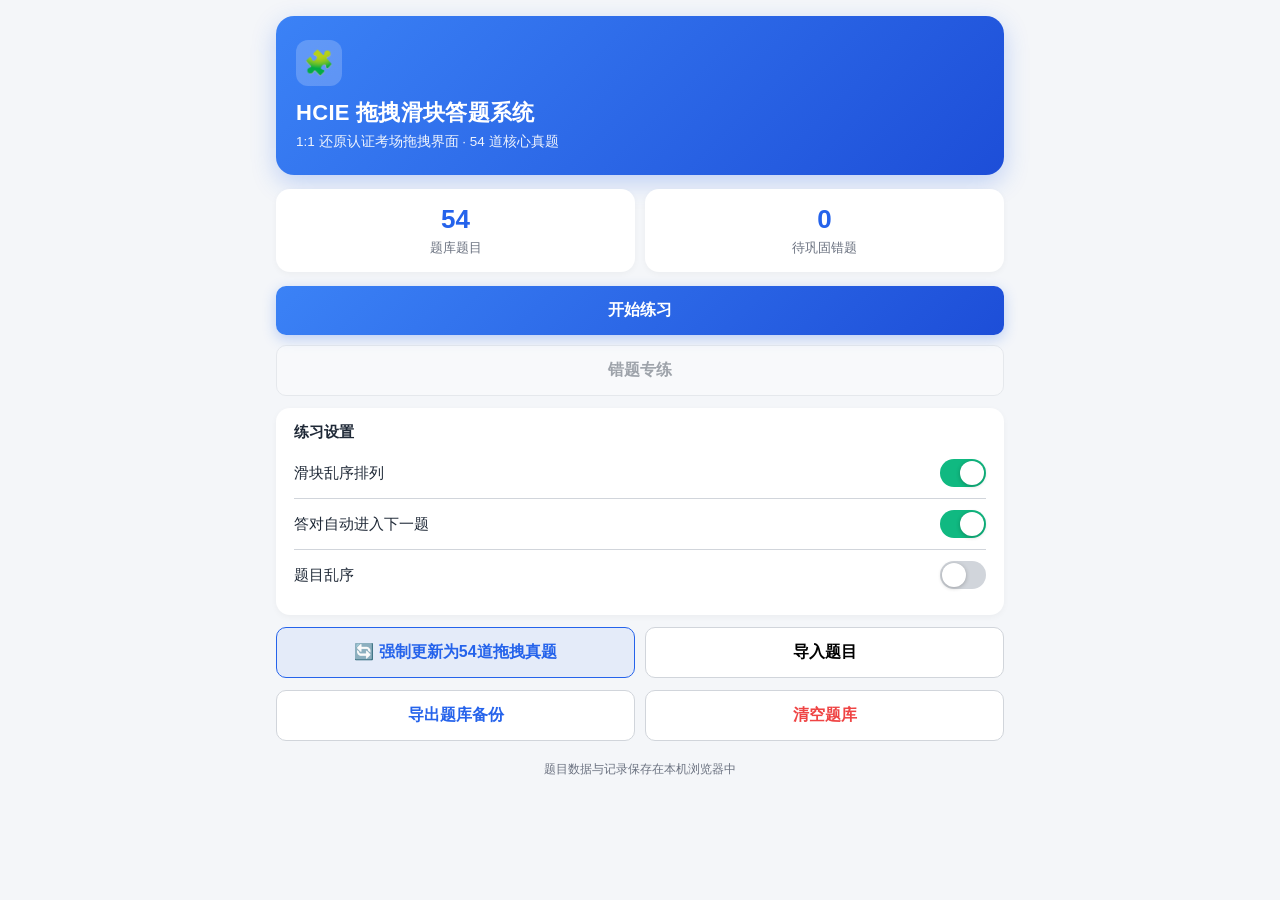
==== commit 96e0d1f5: "Add files via upload" ====
--- a/答题练习.html
+++ b/答题练习.html
@@ -6,221 +6,290 @@
 <meta name="apple-mobile-web-app-capable" content="yes">
 <meta name="mobile-web-app-capable" content="yes">
 <meta name="apple-mobile-web-app-status-bar-style" content="black-translucent">
-<meta name="apple-mobile-web-app-title" content="答题练习">
+<meta name="apple-mobile-web-app-title" content="HCIE拖拽题练习">
 <meta name="format-detection" content="telephone=no">
-<meta name="theme-color" content="#4A6CF7">
+
+<meta http-equiv="Cache-Control" content="no-cache, no-store, must-revalidate">
+<meta http-equiv="Pragma" content="no-cache">
+<meta http-equiv="Expires" content="0">
+<meta name="theme-color" content="#3B82F6">
 <link rel="icon" href="favicon.svg" type="image/svg+xml">
 <link rel="manifest" href="manifest.json">
-<title>答题练习</title>
+<title>HCIE 拖拽滑块答题练习</title>
+<script src="hcie_drag_bank.js?v=20260906_54v3"></script>
 <style>
 :root{
-  --bg:#F2F3F8; --bg2:#E7E9F1; --card:#FFFFFF; --text:#1B1E28; --sub:#8A90A2;
-  --line:#E5E7EF; --primary:#4A6CF7; --primary-grad:linear-gradient(135deg,#5B7CFA 0%,#8A5CF6 100%);
-  --green:#34C759; --red:#FF453A; --drag-chip-bg:#EBF0FF; --drag-chip-border:#BDCEFC;
+  --bg:#F4F6F9; --card:#FFFFFF; --text:#1F2937; --sub:#6B7280;
+  --line:#D1D5DB; --primary:#2563EB; --primary-grad:linear-gradient(135deg,#3B82F6 0%,#1D4ED8 100%);
+  --green:#10B981; --red:#EF4444;
+  /* 考场样式配色 */
+  --exam-border:#4B5563;
+  --chip-bg:#E8F4FD;
+  --chip-text:#1E3A8A;
+  --slot-bg:#EBEBEB;
+  --target-bg:#FFFFFF;
 }
 @media (prefers-color-scheme: dark){
   :root{
-    --bg:#0D0F15; --bg2:#22252F; --card:#181B24; --text:#F2F4FA; --sub:#7E8598;
-    --line:#2A2E3B; --green:#30D158; --red:#FF453A;
-    --drag-chip-bg:#1C233D; --drag-chip-border:#3A4D80;
+    --bg:#111827; --card:#1F2937; --text:#F9FAFB; --sub:#9CA3AF;
+    --line:#374151; --primary:#3B82F6;
+    --exam-border:#6B7280;
+    --chip-bg:#1E293B;
+    --chip-text:#93C5FD;
+    --slot-bg:#374151;
+    --target-bg:#1F2937;
   }
 }
 *{margin:0;padding:0;box-sizing:border-box;-webkit-tap-highlight-color:transparent}
 html,body{height:100%}
 body{
-  font-family:-apple-system,BlinkMacSystemFont,"PingFang SC","Hiragino Sans GB","Microsoft YaHei","Noto Sans CJK SC",sans-serif;
+  font-family:-apple-system,BlinkMacSystemFont,"Segoe UI",Roboto,"PingFang SC","Hiragino Sans GB","Microsoft YaHei",sans-serif;
   background:var(--bg);color:var(--text);touch-action:manipulation;
   -webkit-font-smoothing:antialiased;-webkit-text-size-adjust:100%;
 }
-#app{max-width:580px;margin:0 auto;min-height:100%;
-  padding:calc(env(safe-area-inset-top) + 20px) 18px calc(env(safe-area-inset-bottom) + 30px)}
+#app{max-width:760px;margin:0 auto;min-height:100%;
+  padding:calc(env(safe-area-inset-top) + 16px) 16px calc(env(safe-area-inset-bottom) + 30px)}
 .view{display:none}
-.view.active{display:block;animation:fadeUp .25s ease}
-@keyframes fadeUp{from{opacity:0;transform:translateY(10px)}to{opacity:1;transform:translateY(0)}}
-@keyframes shake{0%,100%{transform:translateX(0)}20%{transform:translateX(-6px)}40%{transform:translateX(6px)}60%{transform:translateX(-4px)}80%{transform:translateX(4px)}}
-@keyframes pulseSelect{0%,100%{box-shadow:0 0 0 2px var(--primary)}50%{box-shadow:0 0 0 4px rgba(74,108,247,.45)}}
+.view.active{display:block;animation:fadeUp .2s ease}
+@keyframes fadeUp{from{opacity:0;transform:translateY(6px)}to{opacity:1;transform:translateY(0)}}
+@keyframes shake{0%,100%{transform:translateX(0)}20%{transform:translateX(-5px)}40%{transform:translateX(5px)}60%{transform:translateX(-3px)}80%{transform:translateX(3px)}}
 
 /* ---------- 通用按钮 ---------- */
-.btn{display:block;width:100%;border:none;border-radius:14px;font-size:17px;font-weight:600;
-  padding:15px;cursor:pointer;font-family:inherit;transition:transform .12s,opacity .2s;
+.btn{display:block;width:100%;border:none;border-radius:10px;font-size:16px;font-weight:600;
+  padding:14px;cursor:pointer;font-family:inherit;transition:transform .12s,opacity .15s;
   -webkit-user-select:none;user-select:none}
-.btn:active{transform:scale(.97)}
-.btn-primary{background:var(--primary-grad);color:#fff;box-shadow:0 6px 16px rgba(74,108,247,.35)}
+.btn:active{transform:scale(.98)}
+.btn-primary{background:var(--primary-grad);color:#fff;box-shadow:0 4px 14px rgba(37,99,235,.28)}
 .btn-sub{background:var(--card);color:var(--text);border:1px solid var(--line)}
 .btn-ghost{background:transparent;color:var(--primary)}
 .btn-ghost.danger{color:var(--red)}
-.btn-big{margin-top:12px}
+.btn-big{margin-top:10px}
 .btn.disabled{opacity:.4;pointer-events:none}
 .icon-btn{width:36px;height:36px;flex:0 0 36px;border:none;border-radius:50%;background:var(--card);
-  color:var(--text);font-size:17px;cursor:pointer;display:flex;align-items:center;justify-content:center;
+  color:var(--text);font-size:16px;cursor:pointer;display:flex;align-items:center;justify-content:center;
   box-shadow:0 1px 4px rgba(0,0,0,.08);font-family:inherit}
-.row-actions{display:flex;gap:10px;margin-top:14px}
+.row-actions{display:flex;gap:10px;margin-top:12px}
 .row-actions .btn{flex:1;background:var(--card);border:1px solid var(--line)}
-.foot-note{text-align:center;color:var(--sub);font-size:12px;margin-top:22px}
+.foot-note{text-align:center;color:var(--sub);font-size:12px;margin-top:20px}
 
 /* ---------- 首页 ---------- */
-.hero{background:var(--primary-grad);border-radius:22px;padding:26px 22px;color:#fff;
-  box-shadow:0 10px 26px rgba(74,108,247,.35);margin-bottom:16px}
-.hero-icon{width:52px;height:52px;border-radius:15px;background:rgba(255,255,255,.22);
-  display:flex;align-items:center;justify-content:center;font-size:28px;margin-bottom:14px}
-.hero h1{font-size:26px;font-weight:700;letter-spacing:.5px}
-.hero-sub{font-size:14px;opacity:.9;margin-top:6px}
-.stat-row{display:flex;gap:12px;margin-bottom:16px}
-.stat-card{flex:1;background:var(--card);border-radius:16px;padding:16px;text-align:center;
-  box-shadow:0 2px 8px rgba(0,0,0,.05)}
-.stat-num{font-size:28px;font-weight:700;color:var(--primary)}
+.hero{background:var(--primary-grad);border-radius:18px;padding:24px 20px;color:#fff;
+  box-shadow:0 8px 24px rgba(37,99,235,.25);margin-bottom:14px}
+.hero-icon{width:46px;height:46px;border-radius:12px;background:rgba(255,255,255,.2);
+  display:flex;align-items:center;justify-content:center;font-size:24px;margin-bottom:12px}
+.hero h1{font-size:22px;font-weight:700;letter-spacing:.3px}
+.hero-sub{font-size:13.5px;opacity:.92;margin-top:5px}
+.stat-row{display:flex;gap:10px;margin-bottom:14px}
+.stat-card{flex:1;background:var(--card);border-radius:14px;padding:15px;text-align:center;
+  box-shadow:0 2px 6px rgba(0,0,0,.04)}
+.stat-num{font-size:26px;font-weight:700;color:var(--primary)}
 .stat-label{font-size:13px;color:var(--sub);margin-top:4px}
-.empty-hint{background:var(--card);border:1.5px dashed var(--line);border-radius:14px;
-  padding:16px;text-align:center;color:var(--sub);font-size:14px;margin-top:12px;line-height:1.6}
-.card{background:var(--card);border-radius:16px;padding:16px 18px;margin-top:14px;box-shadow:0 2px 8px rgba(0,0,0,.05)}
+.card{background:var(--card);border-radius:14px;padding:15px 18px;margin-top:12px;box-shadow:0 2px 6px rgba(0,0,0,.04)}
 .card-title{font-size:15px;font-weight:700;margin-bottom:6px}
-.switch-row{display:flex;align-items:center;justify-content:space-between;padding:12px 0;
-  font-size:16px;cursor:pointer;border-bottom:.5px solid var(--line)}
+.switch-row{display:flex;align-items:center;justify-content:space-between;padding:11px 0;
+  font-size:15px;cursor:pointer;border-bottom:.5px solid var(--line)}
 .switch-row:last-child{border-bottom:none}
 .switch-row input{display:none}
-.switch{width:50px;height:30px;border-radius:99px;background:var(--bg2);position:relative;
+.switch{width:46px;height:28px;border-radius:99px;background:var(--line);position:relative;
   transition:background .2s;flex:0 0 auto}
-.switch::after{content:"";position:absolute;width:26px;height:26px;border-radius:50%;background:#fff;
-  top:2px;left:2px;transition:left .2s;box-shadow:0 2px 6px rgba(0,0,0,.25)}
+.switch::after{content:"";position:absolute;width:24px;height:24px;border-radius:50%;background:#fff;
+  top:2px;left:2px;transition:left .2s;box-shadow:0 1px 4px rgba(0,0,0,.25)}
 .switch-row input:checked + .switch{background:var(--green)}
-.switch-row input:checked + .switch::after{left:22px}
-
-/* ---------- 练习页 ---------- */
-.p-top{display:flex;align-items:center;gap:12px;margin-bottom:18px}
-.p-title{flex:1;text-align:center;font-size:17px;font-weight:700}
-.p-progress{flex:1;height:8px;background:var(--bg2);border-radius:99px;overflow:hidden}
-.p-progress-bar{height:100%;width:0;background:var(--primary-grad);border-radius:99px;transition:width .3s}
+.switch-row input:checked + .switch::after{left:20px}
+
+/* ---------- 练习页考场风格 ---------- */
+.p-top{display:flex;align-items:center;gap:12px;margin-bottom:14px}
+.p-progress{flex:1;height:8px;background:var(--line);border-radius:99px;overflow:hidden}
+.p-progress-bar{height:100%;width:0;background:var(--primary-grad);border-radius:99px;transition:width .25s}
 .p-count{font-size:13px;color:var(--sub);flex:0 0 auto;min-width:44px;text-align:right}
-.q-card{background:var(--card);border-radius:16px;padding:18px;margin-bottom:14px;
-  box-shadow:0 2px 8px rgba(0,0,0,.05)}
-.q-card.anim{animation:fadeUp .25s ease}
-.q-meta{display:flex;align-items:center;gap:8px;margin-bottom:10px}
-.q-type{font-size:12px;font-weight:600;color:var(--primary);background:rgba(74,108,247,.12);
-  padding:3px 10px;border-radius:99px}
-.q-no{font-size:12px;color:var(--sub)}
-.q-text{font-size:18px;font-weight:600;line-height:1.6;white-space:pre-wrap;word-break:break-word}
-
-/* ---------- 选择题选项 ---------- */
-.opt{display:flex;align-items:flex-start;gap:12px;width:100%;text-align:left;background:var(--card);
-  border:1.5px solid var(--line);border-radius:14px;padding:13px 15px;margin-bottom:10px;
-  font-size:16px;line-height:1.5;cursor:pointer;transition:border-color .15s,background .15s;
-  font-family:inherit;color:var(--text);-webkit-user-select:none;user-select:none}
-.opt:active{transform:scale(.985)}
-.opt-letter{flex:0 0 28px;height:28px;border-radius:50%;background:var(--bg2);display:flex;
-  align-items:center;justify-content:center;font-weight:700;font-size:14px;color:var(--sub);
-  transition:background .15s,color .15s}
-.opt-text{flex:1;word-break:break-word;white-space:pre-wrap;padding-top:2px}
-.opt.selected{border-color:var(--primary);background:rgba(74,108,247,.10)}
-.opt.selected .opt-letter{background:var(--primary);color:#fff}
-.opt.correct{border-color:var(--green);background:rgba(52,199,89,.13)}
-.opt.correct .opt-letter{background:var(--green);color:#fff}
-.opt.wrong{border-color:var(--red);background:rgba(255,69,58,.10);animation:shake .35s}
-.opt.wrong .opt-letter{background:var(--red);color:#fff}
-.opt.locked{pointer-events:none}
-
-/* ---------- 拖拽滑块答题（考试模式） ---------- */
-.drag-box{margin-bottom:14px}
-.drag-head-actions{display:flex;align-items:center;justify-content:space-between;margin-bottom:10px;gap:8px}
-.drag-tip{font-size:12.5px;color:var(--sub);line-height:1.4}
-.drag-reset-btn{border:none;background:var(--bg2);color:var(--text);padding:5px 10px;
-  border-radius:8px;font-size:12px;cursor:pointer;font-weight:600;transition:opacity .15s;white-space:nowrap}
-.drag-reset-btn:active{opacity:.7}
-.drag-pool-box{background:var(--card);border-radius:14px;padding:14px;margin-bottom:14px;box-shadow:0 2px 8px rgba(0,0,0,.04)}
-.drag-pool-title{font-size:13px;font-weight:700;color:var(--sub);margin-bottom:10px;display:flex;align-items:center;gap:6px}
-.drag-pool-title::before{content:"";display:inline-block;width:4px;height:12px;background:var(--primary);border-radius:2px}
-.drag-pool{display:flex;flex-wrap:wrap;gap:8px;min-height:48px;align-items:center;padding:4px}
-.drag-chip{background:var(--drag-chip-bg);border:1.5px solid var(--drag-chip-border);
-  color:var(--primary);padding:8px 12px;border-radius:10px;font-size:14.5px;font-weight:600;
-  cursor:grab;-webkit-user-select:none;user-select:none;display:inline-flex;align-items:center;gap:6px;
-  box-shadow:0 2px 6px rgba(74,108,247,.12);transition:transform .15s,box-shadow .15s,opacity .15s;
-  max-width:100%;word-break:break-word}
-.drag-chip:active{cursor:grabbing}
-.drag-chip .chip-handle{color:var(--primary);opacity:.6;font-size:12px;display:inline-block;line-height:1}
-.drag-chip.selected{animation:pulseSelect 1.2s infinite;transform:translateY(-2px);background:#fff;border-color:var(--primary)}
-@media (prefers-color-scheme: dark){
-  .drag-chip.selected{background:#262B3B;border-color:var(--primary)}
-}
-.drag-chip.placed{opacity:.35;border-style:dashed;cursor:default;box-shadow:none;pointer-events:none}
-.drag-chip.dragging{opacity:.4;transform:scale(.95)}
-
-.drag-targets-box{background:var(--card);border-radius:14px;padding:14px;margin-bottom:14px;box-shadow:0 2px 8px rgba(0,0,0,.04)}
-.drop-list{display:flex;flex-direction:column;gap:12px}
-.drop-row{background:var(--bg);border-radius:12px;padding:10px 12px;display:flex;flex-direction:column;gap:8px;transition:background .2s}
-.drop-row-header{display:flex;align-items:flex-start;gap:8px}
-.drop-no{font-size:12px;font-weight:700;color:var(--sub);background:var(--bg2);padding:2px 7px;border-radius:6px;flex:0 0 auto;margin-top:2px}
-.drop-desc{font-size:14.5px;line-height:1.5;color:var(--text);flex:1;word-break:break-word;font-weight:500}
-.drop-zone{min-height:46px;border:2px dashed var(--line);border-radius:10px;
-  background:var(--card);display:flex;align-items:center;justify-content:center;padding:4px 8px;
-  cursor:pointer;transition:all .15s;position:relative}
-.drop-zone.hover{border-color:var(--primary);background:rgba(74,108,247,.09);transform:scale(1.01)}
-.drop-zone.empty-hint{border-color:var(--line);color:var(--sub);font-size:13px;font-style:normal}
-.drop-zone.filled{border-style:solid;border-color:var(--drag-chip-border);background:var(--drag-chip-bg);justify-content:space-between}
-.drop-zone.correct{border-color:var(--green)!important;background:rgba(52,199,89,.12)!important}
-.drop-zone.wrong{border-color:var(--red)!important;background:rgba(255,69,58,.10)!important;animation:shake .35s}
-.drop-chip-text{font-size:14.5px;font-weight:600;color:var(--primary);flex:1;word-break:break-word;padding:4px 6px}
-.drop-zone.correct .drop-chip-text{color:var(--green)}
-.drop-zone.wrong .drop-chip-text{color:var(--red)}
-.drop-remove-btn{width:24px;height:24px;border-radius:50%;border:none;background:rgba(0,0,0,.08);
-  color:var(--text);display:flex;align-items:center;justify-content:center;font-size:12px;cursor:pointer;
-  flex:0 0 24px;margin-left:6px;transition:background .15s}
-.drop-remove-btn:hover{background:rgba(255,69,58,.2);color:var(--red)}
-.drop-badge{font-size:15px;font-weight:800;margin-left:6px}
-.drop-badge.ok{color:var(--green)}
-.drop-badge.fail{color:var(--red)}
-.drop-answer-tip{font-size:12.5px;color:var(--red);font-weight:600;margin-top:2px;padding-left:4px}
-
-/* ---------- 移动端拖拽手势跟随浮标 ---------- */
+
+/* 考试题目标题区（1:1仿考题图片） */
+.exam-q-box{background:var(--card);border-radius:12px;padding:16px 18px;margin-bottom:16px;
+  box-shadow:0 2px 6px rgba(0,0,0,.04);line-height:1.6}
+.exam-badge{display:inline-block;background:#3B82F6;color:#fff;font-size:12px;font-weight:700;
+  padding:2px 8px;border-radius:4px;margin-right:6px;vertical-align:baseline}
+.exam-q-num{font-weight:700;font-size:15.5px;color:var(--text);margin-right:4px}
+.exam-q-title{font-size:15.5px;font-weight:600;color:var(--text);word-break:break-word}
+
+/* 考场三栏对照容器（手机全屏自适应，绝无横向滚动条） */
+.exam-board-wrapper{width:100%;margin-bottom:16px}
+.exam-board{
+  display:flex;
+  width:100%;
+  gap:8px;
+  background:var(--card);
+  padding:14px 10px;
+  border-radius:12px;
+  box-shadow:0 2px 6px rgba(0,0,0,.04);
+}
+.exam-col{display:flex;flex-direction:column;gap:10px}
+.exam-col-sources{flex:0 0 27%;width:27%;min-width:0}
+.exam-col-slots{flex:0 0 27%;width:27%;min-width:0}
+.exam-col-targets{flex:1;min-width:0}
+
+/* 考场风格矩形方块（自适应高度与折行，细黑实线边框） */
+.exam-rect{
+  min-height:50px;
+  display:flex;
+  align-items:center;
+  justify-content:center;
+  padding:6px 8px;
+  border:1.5px solid var(--exam-border);
+  border-radius:2px;
+  font-size:13.5px;
+  line-height:1.3;
+  text-align:center;
+  user-select:none;-webkit-user-select:none;
+  position:relative;
+  transition:all .15s;
+  word-break:break-word;
+  overflow-wrap:break-word;
+}
+
+/* 移动端窄屏特别优化（iPhone/安卓竖屏完美容纳） */
+@media (max-width: 600px){
+  #app{padding:calc(env(safe-area-inset-top) + 12px) 8px calc(env(safe-area-inset-bottom) + 24px)}
+  .exam-q-box{padding:12px 14px;margin-bottom:12px}
+  .exam-q-num{font-size:14px}
+  .exam-q-title{font-size:14px}
+  .exam-board{padding:10px 6px;gap:5px}
+  .exam-col{gap:8px}
+  .exam-col-sources{flex:0 0 26%;width:26%}
+  .exam-col-slots{flex:0 0 26%;width:26%}
+  .exam-rect{min-height:46px;font-size:12px;padding:4px 3px;border-width:1.2px}
+  .exam-slot-del{width:16px;height:16px;font-size:10px}
+  .exam-slot.filled{padding:4px 4px 4px 6px}
+  .exam-slot-ans-hint{font-size:10px;bottom:-15px}
+}
+
+/* 左列：浅蓝滑块 */
+.exam-chip{
+  background:var(--chip-bg);
+  color:var(--chip-text);
+  font-weight:600;
+  cursor:grab;
+}
+.exam-chip:active{cursor:grabbing}
+.exam-chip.selected{
+  border-color:#2563EB;
+  box-shadow:0 0 0 2.5px rgba(37,99,235,0.45);
+  transform:scale(1.02);
+}
+.exam-chip.placed{
+  background:var(--bg);
+  border-style:dashed;
+  border-color:var(--line);
+  color:var(--sub);
+  opacity:.4;
+  cursor:default;
+  pointer-events:none;
+}
+.exam-chip.dragging{opacity:.35}
+
+/* 中间列：灰色槽位（未放置为纯净灰框，放入后填满浅蓝并带撤回按键） */
+.exam-slot{
+  background:var(--slot-bg);
+  color:var(--sub);
+  cursor:pointer;
+}
+.exam-slot.hover{
+  background:#DBEAFE;
+  border-color:#2563EB;
+}
+.exam-slot.filled{
+  background:var(--chip-bg);
+  color:var(--chip-text);
+  font-weight:600;
+  justify-content:space-between;
+  padding:6px 8px 6px 12px;
+}
+.exam-slot-text{flex:1;text-align:center;word-break:break-word}
+.exam-slot-del{
+  width:18px;height:18px;border-radius:50%;border:none;background:rgba(0,0,0,.15);
+  color:#fff;font-size:11px;display:flex;align-items:center;justify-content:center;
+  cursor:pointer;flex:0 0 18px;line-height:1;margin-left:4px;
+}
+.exam-slot-del:hover{background:#EF4444}
+
+/* 评判对错标识 */
+.exam-slot.correct{
+  border-color:#10B981!important;
+  background:#ECFDF5!important;
+  color:#065F46!important;
+}
+.exam-slot.wrong{
+  border-color:#EF4444!important;
+  background:#FEF2F2!important;
+  color:#991B1B!important;
+  animation:shake .3s;
+}
+.exam-badge-res{font-size:15px;font-weight:800;margin-left:4px}
+.exam-badge-res.ok{color:#10B981}
+.exam-badge-res.fail{color:#EF4444}
+.exam-slot-ans-hint{
+  position:absolute;bottom:-17px;left:0;right:0;font-size:11px;color:#EF4444;font-weight:700;
+  text-align:center;white-space:nowrap;overflow:hidden;text-overflow:ellipsis;
+}
+
+/* 右列：目标描述框（白底黑框） */
+.exam-target{
+  background:var(--target-bg);
+  color:var(--text);
+  font-weight:500;
+}
+
+/* 顶部小操作条 */
+.exam-bar-tools{display:flex;align-items:center;justify-content:space-between;margin-bottom:8px}
+.exam-bar-tip{font-size:12.5px;color:var(--sub)}
+.exam-reset-btn{border:none;background:var(--card);color:var(--text);padding:4px 10px;
+  border-radius:6px;font-size:12px;cursor:pointer;font-weight:600;border:1px solid var(--line)}
+
+/* 浮动触摸跟随球 */
 .drag-touch-ghost{position:fixed;pointer-events:none;z-index:9999;transform:translate(-50%,-50%);
-  background:var(--primary-grad);color:#fff;padding:8px 14px;border-radius:10px;font-size:14.5px;
-  font-weight:600;box-shadow:0 8px 24px rgba(74,108,247,.45);opacity:.92}
-
-/* ---------- 解析 ---------- */
-.explain{margin-top:4px;margin-bottom:12px;background:var(--card);border-radius:14px;
-  padding:14px 16px;border-left:4px solid var(--red);animation:fadeUp .25s}
+  background:#2563EB;color:#fff;padding:8px 14px;border-radius:4px;font-size:14px;
+  font-weight:600;box-shadow:0 6px 20px rgba(0,0,0,.3);opacity:.95}
+
+/* ---------- 解析卡片 ---------- */
+.explain{margin-top:14px;margin-bottom:14px;background:var(--card);border-radius:12px;
+  padding:14px 16px;border-left:4px solid var(--red);animation:fadeUp .2s}
 .explain.ok{border-left-color:var(--green)}
 .explain-title{font-size:15px;font-weight:700;margin-bottom:6px}
-.explain-body{font-size:15px;line-height:1.7;color:var(--sub);white-space:pre-wrap;word-break:break-word}
+.explain-body{font-size:14.5px;line-height:1.65;color:var(--sub);white-space:pre-wrap;word-break:break-word}
 
 /* ---------- 结果页 ---------- */
-.result-card{background:var(--card);border-radius:22px;padding:40px 24px;text-align:center;
-  margin-top:40px;box-shadow:0 6px 20px rgba(0,0,0,.07)}
-.result-emoji{font-size:56px;margin-bottom:12px}
-.result-acc{font-size:48px;font-weight:800;background:var(--primary-grad);
+.result-card{background:var(--card);border-radius:18px;padding:36px 20px;text-align:center;
+  margin-top:30px;box-shadow:0 4px 16px rgba(0,0,0,.06)}
+.result-emoji{font-size:52px;margin-bottom:10px}
+.result-acc{font-size:44px;font-weight:800;background:var(--primary-grad);
   -webkit-background-clip:text;background-clip:text;-webkit-text-fill-color:transparent}
-.result-desc{color:var(--sub);font-size:15px;margin:8px 0 26px}
+.result-desc{color:var(--sub);font-size:14.5px;margin:8px 0 24px}
 
 /* ---------- 导入页 ---------- */
-.seg{display:flex;background:var(--bg2);border-radius:12px;padding:3px;margin-bottom:16px}
-.seg-btn{flex:1;border:none;background:transparent;padding:9px;border-radius:9px;font-size:14px;
+.seg{display:flex;background:var(--line);border-radius:10px;padding:3px;margin-bottom:14px}
+.seg-btn{flex:1;border:none;background:transparent;padding:8px;border-radius:8px;font-size:13.5px;
   font-weight:600;color:var(--sub);font-family:inherit;cursor:pointer}
-.seg-btn.active{background:var(--card);color:var(--text);box-shadow:0 1px 4px rgba(0,0,0,.10)}
+.seg-btn.active{background:var(--card);color:var(--text);box-shadow:0 1px 3px rgba(0,0,0,.1)}
 .tab{display:none}
 .tab.active{display:block}
-.file-drop{display:block;background:var(--card);border:2px dashed var(--line);border-radius:16px;
-  padding:34px 18px;text-align:center;font-size:15px;color:var(--text);cursor:pointer;line-height:1.6}
-.file-drop:active{background:var(--bg2)}
+.file-drop{display:block;background:var(--card);border:2px dashed var(--line);border-radius:14px;
+  padding:30px 16px;text-align:center;font-size:14.5px;color:var(--text);cursor:pointer;line-height:1.6}
 .file-drop input{display:none}
-.file-drop-icon{font-size:36px;margin-bottom:10px}
-.file-drop-sub{font-size:12px;color:var(--sub);margin-top:6px}
-#paste-area{width:100%;height:200px;border:1.5px solid var(--line);border-radius:14px;
-  background:var(--card);color:var(--text);padding:14px;font-size:16px;line-height:1.6;
+.file-drop-icon{font-size:32px;margin-bottom:8px}
+.file-drop-sub{font-size:12px;color:var(--sub);margin-top:4px}
+#paste-area{width:100%;height:180px;border:1.5px solid var(--line);border-radius:12px;
+  background:var(--card);color:var(--text);padding:12px;font-size:15px;line-height:1.6;
   font-family:inherit;resize:none;outline:none}
-#paste-area:focus{border-color:var(--primary)}
 .help-block{margin-bottom:14px}
-.help-block h3{font-size:15px;margin-bottom:8px}
-.help-block p{font-size:13px;color:var(--sub);line-height:1.6;margin-bottom:8px}
-.help-block pre{background:var(--bg2);border-radius:12px;padding:12px 14px;font-size:12.5px;
-  line-height:1.6;white-space:pre-wrap;word-break:break-all;color:var(--text);
-  font-family:ui-monospace,Menlo,Consolas,monospace}
-.preview-item{font-size:14px;color:var(--sub);padding:9px 0;border-bottom:.5px solid var(--line);line-height:1.5}
-.preview-item:last-child{border-bottom:none}
-.preview-more{color:var(--primary)}
+.help-block h3{font-size:14.5px;margin-bottom:6px}
+.help-block p{font-size:13px;color:var(--sub);line-height:1.5;margin-bottom:6px}
+.help-block pre{background:var(--card);border-radius:10px;padding:10px 12px;font-size:12px;
+  line-height:1.5;white-space:pre-wrap;color:var(--text);border:1px solid var(--line)}
 
 /* ---------- Toast ---------- */
-#toast{position:fixed;left:50%;bottom:calc(env(safe-area-inset-bottom) + 34px);
-  transform:translateX(-50%) translateY(20px);background:rgba(20,22,30,.92);color:#fff;
-  padding:11px 20px;border-radius:99px;font-size:14px;opacity:0;pointer-events:none;
-  transition:all .25s;max-width:82%;text-align:center;z-index:99}
+#toast{position:fixed;left:50%;bottom:calc(env(safe-area-inset-bottom) + 30px);
+  transform:translateX(-50%) translateY(20px);background:rgba(17,24,39,.94);color:#fff;
+  padding:10px 18px;border-radius:99px;font-size:13.5px;opacity:0;pointer-events:none;
+  transition:all .2s;max-width:85%;text-align:center;z-index:99}
 #toast.show{opacity:1;transform:translateX(-50%) translateY(0)}
 </style>
 </head>
@@ -230,38 +299,41 @@
   <!-- ================= 首页 ================= -->
   <section id="view-home" class="view active">
     <div class="hero">
-      <div class="hero-icon">📝</div>
-      <h1>答题练习</h1>
-      <p class="hero-sub">支持单选 · 多选 · 拖拽滑块匹配题</p>
+      <div class="hero-icon">🧩</div>
+      <h1>HCIE 拖拽滑块答题系统</h1>
+      <p class="hero-sub">1:1 还原认证考场拖拽界面 · 54 道核心真题</p>
     </div>
     <div class="stat-row">
-      <div class="stat-card"><div class="stat-num" id="stat-bank">0</div><div class="stat-label">题库题目</div></div>
+      <div class="stat-card"><div class="stat-num" id="stat-bank">54</div><div class="stat-label">题库题目</div></div>
       <div class="stat-card"><div class="stat-num" id="stat-wrong">0</div><div class="stat-label">待巩固错题</div></div>
     </div>
     <button class="btn btn-primary" id="btn-start">开始练习</button>
-    <button class="btn btn-sub btn-big" id="btn-wrong-practice">错题练习</button>
-    <div class="empty-hint" id="empty-hint">题库还是空的，点击下方「导入题目」添加题库，或先「载入示例题库」体验一下。</div>
+    <button class="btn btn-sub btn-big" id="btn-wrong-practice">错题专练</button>
+    
     <div class="card">
       <div class="card-title">练习设置</div>
-      <label class="switch-row"><span>选项/滑块乱序</span><input type="checkbox" id="set-shuffle-opts"><i class="switch"></i></label>
-      <label class="switch-row"><span>答对自动下一题</span><input type="checkbox" id="set-auto-next"><i class="switch"></i></label>
+      <label class="switch-row"><span>滑块乱序排列</span><input type="checkbox" id="set-shuffle-opts"><i class="switch"></i></label>
+      <label class="switch-row"><span>答对自动进入下一题</span><input type="checkbox" id="set-auto-next"><i class="switch"></i></label>
       <label class="switch-row"><span>题目乱序</span><input type="checkbox" id="set-shuffle-qs"><i class="switch"></i></label>
     </div>
     <div class="row-actions">
+      
+      <button class="btn" id="btn-reload-hcie" style="background:rgba(37,99,235,.08);border-color:var(--primary);color:var(--primary)">🔄 强制更新为54道拖拽真题</button>
       <button class="btn" id="btn-import">导入题目</button>
-      <button class="btn" id="btn-sample">载入示例题库</button>
+
     </div>
     <div class="row-actions">
-      <button class="btn" id="btn-clear" style="color:var(--red)">清空题库</button>
-    </div>
-    <p class="foot-note">题目数据仅保存在本机浏览器中</p>
+      <button class="btn btn-ghost" id="btn-export">导出题库备份</button>
+      <button class="btn btn-ghost danger" id="btn-clear">清空题库</button>
+    </div>
+    <p class="foot-note">题目数据与记录保存在本机浏览器中</p>
   </section>
 
   <!-- ================= 导入页 ================= -->
   <section id="view-import" class="view">
     <div class="p-top">
       <button class="icon-btn" id="btn-import-back">←</button>
-      <div class="p-title">导入题目</div>
+      <div class="p-title" style="flex:1;text-align:center;font-weight:700">导入拖拽题目</div>
       <span style="width:36px;flex:0 0 36px"></span>
     </div>
     <div class="seg">
@@ -273,70 +345,29 @@
       <label class="file-drop">
         <input type="file" id="file-input" accept=".txt,.json,text/plain,application/json">
         <div class="file-drop-icon">📄</div>
-        <div>点击选择 .txt 或 .json 题库文件</div>
-        <div class="file-drop-sub">支持 UTF-8 / GBK 编码 · 支持单选/多选/拖拽题</div>
+        <div>点击选择 .json 或 .txt 题库文件</div>
       </label>
-      <button class="btn btn-sub btn-big" id="btn-export">导出当前题库（备份）</button>
     </div>
     <div id="tab-paste" class="tab">
-      <textarea id="paste-area" placeholder="将题目文本粘贴到这里，格式见「格式说明」…"></textarea>
+      <textarea id="paste-area" placeholder="粘贴连线题文本，格式见「格式说明」…"></textarea>
       <button class="btn btn-primary btn-big" id="btn-parse-paste">解析并预览</button>
     </div>
     <div id="tab-help" class="tab">
       <div class="help-block">
-        <h3>拖拽/滑块匹配题格式（推荐）</h3>
-        <p>适合考试中的拖拽连线题，使用箭头「→」将左侧滑块与右侧目标一一对应：</p>
+        <h3>拖拽连线题格式</h3>
         <pre>1.【拖拽题】请将HTTP状态码和原因短语进行匹配
 1XX → 请求被接收
 2XX → 请求成功
 3XX → 进一步操作需要被执行
 4XX → 请求错误
 5XX → 服务端错误
-解析：1XX为信息类，2XX为成功类，3XX为重定向...</pre>
+解析：1XX信息类，2XX成功类...</pre>
       </div>
-      <div class="help-block">
-        <h3>单选 / 多选 TXT 格式</h3>
-        <pre>1. 世界上最高的山峰是？
-A. 乞力马扎罗山
-B. 珠穆朗玛峰
-C. 阿尔卑斯山
-D. 富士山
-答案：B
-解析：珠穆朗玛峰是世界最高峰。
-
-2. 下列属于直辖市的有？
-A. 北京
-B. 天津
-C. 重庆
-D. 深圳
-答案：ABC
-解析：四个直辖市为京、津、沪、渝。</pre>
-      </div>
-      <div class="help-block">
-        <h3>JSON 格式</h3>
-        <pre>[
-  {
-    "type": "drag",
-    "q": "请将HTTP状态码和原因短语进行匹配",
-    "pairs": [
-      { "left": "1XX", "right": "请求被接收" },
-      { "left": "2XX", "right": "请求成功" }
-    ],
-    "explanation": "解析内容..."
-  },
-  {
-    "q": "题目内容？",
-    "options": ["选项一", "选项二"],
-    "answer": "A",
-    "explanation": "解析内容"
-  }
-]</pre>
-      </div>
-    </div>
-    <div id="preview" style="display:none">
+    </div>
+    <div id="preview" style="display:none;margin-top:14px">
       <div class="card">
         <div class="card-title" id="preview-title">解析到 0 道题</div>
-        <div id="preview-list"></div>
+        <div id="preview-list" style="margin:10px 0"></div>
         <div class="row-actions">
           <button class="btn" id="btn-preview-cancel">取消</button>
           <button class="btn" id="btn-preview-ok" style="background:var(--primary-grad);color:#fff;border:none">确认导入</button>
@@ -345,38 +376,37 @@
     </div>
   </section>
 
-  <!-- ================= 练习页 ================= -->
+  <!-- ================= 练习页（考场布局） ================= -->
   <section id="view-practice" class="view">
     <div class="p-top">
       <button class="icon-btn" id="btn-exit">✕</button>
       <div class="p-progress"><div class="p-progress-bar" id="p-bar"></div></div>
       <span class="p-count" id="p-count">0/0</span>
     </div>
-    <div class="q-card" id="q-card">
-      <div class="q-meta"><span class="q-type" id="q-type">单选</span><span class="q-no" id="q-no">第 1 题</span></div>
-      <div class="q-text" id="q-text"></div>
-    </div>
-
-    <!-- 选择题容器 -->
-    <div id="opts"></div>
-
-    <!-- 拖拽滑块答题容器 -->
-    <div id="drag-box" class="drag-box" style="display:none">
-      <div class="drag-head-actions">
-        <div class="drag-tip">💡 拖动滑块至目标框，也可「点击滑块+点击目标框」放入</div>
-        <button type="button" class="drag-reset-btn" id="btn-drag-reset">全部归位</button>
-      </div>
-
-      <!-- 候选滑块池 -->
-      <div class="drag-pool-box">
-        <div class="drag-pool-title">待选滑块池（可拖动 / 点击）</div>
-        <div id="drag-sources" class="drag-pool"></div>
-      </div>
-
-      <!-- 目标匹配槽位列表 -->
-      <div class="drag-targets-box">
-        <div class="drag-pool-title">目标槽位匹配区</div>
-        <div id="drag-targets" class="drop-list"></div>
+
+    <!-- 顶部题目标题区（仿用户截图） -->
+    <div class="exam-q-box" id="q-card">
+      <span class="exam-badge">简答题</span>
+      <span class="exam-q-num" id="q-no">921/974、</span>
+      <span class="exam-q-title" id="q-text">HTTP状态码(HTTP Status Code)是服务器响应状态的3位数字码...</span>
+    </div>
+
+    <div class="exam-bar-tools">
+      <span class="exam-bar-tip">💡 拖动左侧滑块至中间框，或点击滑块后点击中间框</span>
+      <button type="button" class="exam-reset-btn" id="btn-drag-reset">全部归位</button>
+    </div>
+
+    <!-- 考场三栏网格（左滑块 / 中槽位 / 右描述） -->
+    <div class="exam-board-wrapper">
+      <div class="exam-board">
+        <!-- 左列：待拖拽滑块 -->
+        <div class="exam-col exam-col-sources" id="drag-sources"></div>
+
+        <!-- 中列：目标放置槽位 -->
+        <div class="exam-col exam-col-slots" id="drag-slots"></div>
+
+        <!-- 右列：目标描述 -->
+        <div class="exam-col exam-col-targets" id="drag-targets"></div>
       </div>
     </div>
 
@@ -384,8 +414,8 @@
       <div class="explain-title" id="explain-title"></div>
       <div class="explain-body" id="explain-body"></div>
     </div>
-    <button class="btn btn-primary" id="btn-submit-multi" style="display:none">提交答案</button>
-    <button class="btn btn-primary" id="btn-submit-drag" style="display:none">提交答案</button>
+
+    <button class="btn btn-primary" id="btn-submit-drag">提交答案</button>
     <button class="btn btn-primary" id="btn-next" style="display:none">下一题</button>
   </section>
 
@@ -415,214 +445,49 @@
 function shuffle(a){ for(let i = a.length - 1; i > 0; i--){ const j = Math.floor(Math.random() * (i + 1)); const t = a[i]; a[i] = a[j]; a[j] = t; } return a; }
 function hashId(s){ let h = 5381; for(let i = 0; i < s.length; i++){ h = ((h << 5) + h + s.charCodeAt(i)) >>> 0; } return h.toString(36); }
 function qid(q){
-  if(q.type === 'drag' && Array.isArray(q.pairs)){
-    return hashId('drag' + q.q + '' + q.pairs.map(p => p.left + '::' + p.right).join(''));
-  }
-  const opts = Array.isArray(q.options) ? q.options : [];
-  return hashId((q.type || 'choice') + '' + q.q + '' + opts.join(''));
+  const pairs = Array.isArray(q.pairs) ? q.pairs.map(p => p.left + '::' + p.right).join('') : '';
+  return hashId('drag' + q.q + '' + pairs);
 }
 let toastTimer = null;
 function toast(msg){ const t = $('#toast'); t.textContent = msg; t.classList.add('show'); clearTimeout(toastTimer); toastTimer = setTimeout(() => t.classList.remove('show'), 2200); }
 function showView(id){ document.querySelectorAll('.view').forEach(v => v.classList.remove('active')); $('#' + id).classList.add('active'); window.scrollTo(0, 0); }
 
-/* ================= 题目解析 ================= */
-function normalizeLetter(ch){
-  const map = { 'Ａ':'A','Ｂ':'B','Ｃ':'C','Ｄ':'D','Ｅ':'E','Ｆ':'F','Ｇ':'G','Ｈ':'H' };
-  return (map[ch] || ch).toUpperCase();
-}
-function parseQuestions(text){
-  const t = String(text).trim();
-  if(t.startsWith('[') || t.startsWith('{')){
-    try{
-      const data = JSON.parse(t);
-      const arr = Array.isArray(data) ? data : (data.questions || data.题目 || []);
-      if(Array.isArray(arr)){
-        const out = [];
-        for(const it of arr){
-          if(!it || typeof it !== 'object') continue;
-          const q = it.q || it.question || it.题目 || it.title || '';
-          const explanation = it.explanation || it.analysis || it.解析 || '';
-          // 拖拽题格式
-          if(it.type === 'drag' || Array.isArray(it.pairs)){
-            const pairs = Array.isArray(it.pairs) ? it.pairs : [];
-            const validPairs = pairs.filter(p => p && p.left && p.right).map(p => ({ left: String(p.left).trim(), right: String(p.right).trim() }));
-            if(q && validPairs.length >= 2){
-              out.push({ type: 'drag', q: String(q).trim(), pairs: validPairs, explanation: String(explanation).trim() });
-            }
-            continue;
-          }
-          // 选择题格式
-          const options = it.options || it.choices || it.选项 || [];
-          const ans = it.answer !== undefined ? it.answer : it.答案;
-          if(!q || !Array.isArray(options) || options.length < 2) continue;
-          let answerIdx = [];
-          if(typeof ans === 'number') answerIdx = [ans];
-          else if(typeof ans === 'string'){
-            const letters = ans.toUpperCase().match(/[A-H]/g);
-            if(letters) answerIdx = letters.map(l => l.charCodeAt(0) - 65).filter(i => i >= 0 && i < options.length);
-            else if(/^\d+$/.test(ans.trim())) answerIdx = [parseInt(ans.trim(), 10)];
-          }else if(Array.isArray(ans)){
-            for(const a of ans){
-              if(typeof a === 'number') answerIdx.push(a);
-              else{ const m = String(a).toUpperCase().match(/[A-H]/); if(m) answerIdx.push(m[0].charCodeAt(0) - 65); }
-            }
-          }
-          answerIdx = answerIdx.filter(i => i >= 0 && i < options.length);
-          if(!answerIdx.length) continue;
-          out.push({ type: 'choice', q: String(q).trim(), options: options.map(String), answer: answerIdx, explanation: String(explanation || '').trim() });
-        }
-        if(out.length) return out;
-      }
-    }catch(e){ /* 回退到 TXT 解析 */ }
-  }
-  return parseTXT(text);
-}
-
-function parseTXT(text){
-  const lines = String(text).replace(/\ufeff/g, '').split(/\r?\n/);
-  const out = [];
-  let cur = null, section = '';
-  const flush = () => {
-    if(!cur || !cur.q) { cur = null; section = ''; return; }
-    // 拖拽连线题
-    if(cur.isDrag && cur.pairs && cur.pairs.length >= 2){
-      out.push({ type: 'drag', q: cur.q.trim(), pairs: cur.pairs, explanation: (cur.exp || '').trim() });
-    }
-    // 选择题
-    else if(cur.options && cur.options.length >= 2 && cur.ansStr){
-      const idx = [];
-      for(const ch of cur.ansStr){
-        const i = ch.charCodeAt(0) - 65;
-        if(i >= 0 && i < cur.options.length && !idx.includes(i)) idx.push(i);
-      }
-      if(idx.length) out.push({ type: 'choice', q: cur.q.trim(), options: cur.options, answer: idx, explanation: (cur.exp || '').trim() });
-    }
-    cur = null; section = '';
-  };
-
-  for(const raw of lines){
-    const line = raw.trim();
-    if(!line) continue;
-
-    // 检测连线配对模式：A → B 或 A -> B 或 A => B
-    const arrowMatch = line.match(/^([^→\->=>]+?)\s*(?:→|->|=>)\s*(.+)$/);
-    if(arrowMatch && cur && (cur.isDrag || (!cur.options.length && !cur.ansStr))){
-      cur.isDrag = true;
-      cur.pairs.push({ left: arrowMatch[1].trim(), right: arrowMatch[2].trim() });
-      section = 'drag_pairs';
-      continue;
-    }
-
-    let m;
-    if((m = line.match(/^(?:【答案】|答案[：:]?)\s*([A-Ha-hＡ-Ｈ](?:[、,，\s]*[A-Ha-hＡ-Ｈ])*)\s*$/))){
-      if(cur){
-        let s = m[1];
-        for(const p of [['Ａ','A'],['Ｂ','B'],['Ｃ','C'],['Ｄ','D'],['Ｅ','E'],['Ｆ','F'],['Ｇ','G'],['Ｈ','H']]) s = s.split(p[0]).join(p[1]);
-        cur.ansStr = s.toUpperCase().replace(/[、,，\s]/g, '');
-        section = 'a';
-      }
-      continue;
-    }
-    if((m = line.match(/^(?:【解析】|解析[：:]?)\s*(.*)$/))){
-      if(cur){ cur.exp = m[1] || ''; section = 'e'; }
-      continue;
-    }
-    if((m = line.match(/^([A-Ha-hＡ-Ｈ])\s*[.、．:：)）]?\s*(.+)$/))){
-      if(cur && (section === 'q' || section === 'o')){
-        const expected = String.fromCharCode(65 + cur.options.length);
-        if(normalizeLetter(m[1]) === expected){
-          cur.options.push(m[2].trim());
-          section = 'o';
-          continue;
-        }
-      }
-    }
-    const numbered = /^\d+\s*[.、．:：)）]/.test(line);
-    if(cur && (section === 'a' || section === 'e') && !numbered){
-      cur.exp = (cur.exp ? cur.exp + '\n' : '') + line;
-      section = 'e';
-      continue;
-    }
-
-    const isNew = !cur || section === 'e' || (section === 'o' && numbered) || (section === 'a' && numbered) || (section === 'drag_pairs' && numbered);
-    if(isNew){
-      flush();
-      const isExplicitDrag = line.includes('【拖拽') || line.includes('【匹配') || line.includes('拖拽题');
-      cur = { q: '', options: [], ansStr: '', exp: '', isDrag: isExplicitDrag, pairs: [] };
-      cur.q = line.replace(/^\d+\s*[.、．:：)）]\s*/, '').trim();
-      section = 'q';
-    }else{
-      if(section === 'q') cur.q += '\n' + line;
-      else if(section === 'o') cur.options[cur.options.length - 1] += line;
-      else if(section === 'e') cur.exp += '\n' + line;
-    }
-  }
-  flush();
-  return out;
-}
-
-/* ================= 示例题库（包含华为HCIE拖拽题与选择题） ================= */
-const SAMPLES = [
-  // 拖拽题 1
-  {
-    type: 'drag',
-    q: 'HTTP状态码(HTTP Status Code)是服务器响应状态的3位数字码，用于向客户端返回操作结果。请将HTTP状态码和原因短语进行匹配：',
-    pairs: [
-      { left: '1XX', right: '请求被接收（需进一步操作）' },
-      { left: '2XX', right: '请求成功' },
-      { left: '3XX', right: '进一步操作需要被执行（重定向）' },
-      { left: '4XX', right: '客户端请求错误' },
-      { left: '5XX', right: '服务端错误' }
-    ],
-    explanation: '解析：1XX表示信息类（请求已接收）；2XX表示成功类（处理完成）；3XX表示重定向（需进一步跳转）；4XX表示客户端错误；5XX表示服务器自身故障。'
-  },
-  // 拖拽题 2
-  {
-    type: 'drag',
-    q: 'TWAMP通信模型中包含各核心功能模块，请将功能模块与对应描述匹配：',
-    pairs: [
-      { left: 'Control-Client', right: '负责建立、启动和停止TWAMP会话，并收集统计结果' },
-      { left: 'Server', right: '响应Client发起的建立、启动和停止会话的请求' },
-      { left: 'Session-Sender', right: '由Client调度主动向外发送用于性能统计的探帧' },
-      { left: 'Session-Reflector', right: '由Server调度，应答Sender发送过来的探帧' }
-    ],
-    explanation: '解析：Control-Client与Server负责会话控制；Session-Sender负责主动发探针，Session-Reflector负责反射应答。'
-  },
-  // 拖拽题 3
-  {
-    type: 'drag',
-    q: 'OSPFv3不同LSA的传递范围由其功能决定，请将OSPFv3 LSA与其传递范围对应起来：',
-    pairs: [
-      { left: 'Link-LSA', right: '本地链路范围传播' },
-      { left: 'Network-LSA', right: '区域内部传播' },
-      { left: 'AS-external-LSA', right: '自治系统(AS)范围内传播' }
-    ],
-    explanation: '解析：Link-LSA只在本地链路有效；Network-LSA由DR产生并在所在区域泛洪；AS-external-LSA描述外部路由，在整个AS内泛洪。'
-  },
-  // 单选题
-  { type: 'choice', q: '世界上最高的山峰是？', options: ['乞力马扎罗山', '珠穆朗玛峰', '阿尔卑斯山', '富士山'], answer: [1], explanation: '珠穆朗玛峰海拔 8848.86 米，是世界海拔最高的山峰。' },
-  { type: 'choice', q: '光年是什么单位？', options: ['时间单位', '速度单位', '距离单位', '亮度单位'], answer: [2], explanation: '光年是光在真空中一年所走的距离，约 9.46 万亿千米，是距离单位。' },
-  { type: 'choice', q: '水的化学式是？', options: ['CO₂', 'H₂O', 'O₂', 'NaCl'], answer: [1], explanation: '水由两个氢原子和一个氧原子构成，化学式为 H₂O。' },
-  // 多选题
-  { type: 'choice', q: '下列属于中国直辖市的有？（多选）', options: ['北京', '天津', '重庆', '深圳'], answer: [0, 1, 2], explanation: '中国有四个直辖市：北京、天津、上海、重庆。深圳是经济特区，不是直辖市。' }
-];
-
-/* ================= 状态 ================= */
-let bank = store.load('quiz_bank', []);
-let wrongIds = store.load('quiz_wrong', []);
-let settings = Object.assign({ shuffleOptions: true, autoNext: true, shuffleQuestions: false }, store.load('quiz_settings', {}));
+
+
+/* ================= 题库初始化（防手机旧缓存自动自愈） ================= */
+const CURRENT_VERSION = '20260906_drag54_v3';
+const DEFAULT_DRAG_BANK = (window.HCIE_DRAG_BANK || []).map(q => Object.assign({ id: qid(q) }, q));
+
+let bank = store.load('quiz_bank_drag_v2', []);
+let wrongIds = store.load('quiz_wrong_drag_v2', []);
+let settings = Object.assign({ shuffleOptions: true, autoNext: true, shuffleQuestions: false }, store.load('quiz_settings_drag_v2', {}));
 let session = null, nextTimer = null, pendingImport = null;
-let answered = false, chosen = new Set();
-
-// 拖拽题运行时状态
+let answered = false;
+
+const savedVersion = store.load('quiz_bank_version', '');
+
+// 自动检测：如果手机缓存了旧题库或数量不对，强制自动更新为最新的 54 道拖拽题
+if(savedVersion !== CURRENT_VERSION || !bank || bank.length !== DEFAULT_DRAG_BANK.length || bank.some(q => q.type !== 'drag')){
+  bank = DEFAULT_DRAG_BANK.slice();
+  wrongIds = [];
+  store.save('quiz_bank_drag_v2', bank);
+  store.save('quiz_wrong_drag_v2', wrongIds);
+  store.save('quiz_bank_version', CURRENT_VERSION);
+  try {
+    localStorage.removeItem('quiz_bank');
+    localStorage.removeItem('quiz_wrong');
+  } catch(e){}
+}
+
+
 let dragRun = {
-  selectedChip: null, // 当前点击选中的滑块 ID
+  selectedChip: null, // 当前点击选中的 chip ID
   slots: {},          // targetIndex -> chipId
-  item: null          // 当前题目 viewModel
-};
-
-function addWrong(id){ if(!wrongIds.includes(id)){ wrongIds.push(id); store.save('quiz_wrong', wrongIds); } }
-function removeWrong(id){ const i = wrongIds.indexOf(id); if(i >= 0){ wrongIds.splice(i, 1); store.save('quiz_wrong', wrongIds); } }
+  item: null
+};
+
+function addWrong(id){ if(!wrongIds.includes(id)){ wrongIds.push(id); store.save('quiz_wrong_drag_v2', wrongIds); } }
+function removeWrong(id){ const i = wrongIds.indexOf(id); if(i >= 0){ wrongIds.splice(i, 1); store.save('quiz_wrong_drag_v2', wrongIds); } }
 
 /* ================= 首页 ================= */
 function renderHome(){
@@ -630,53 +495,48 @@
   $('#stat-wrong').textContent = wrongIds.length;
   $('#btn-start').classList.toggle('disabled', !bank.length);
   $('#btn-wrong-practice').classList.toggle('disabled', !wrongIds.length);
-  $('#empty-hint').style.display = bank.length ? 'none' : 'block';
   $('#set-shuffle-opts').checked = settings.shuffleOptions;
   $('#set-auto-next').checked = settings.autoNext;
   $('#set-shuffle-qs').checked = settings.shuffleQuestions;
 }
-$('#set-shuffle-opts').addEventListener('change', e => { settings.shuffleOptions = e.target.checked; store.save('quiz_settings', settings); });
-$('#set-auto-next').addEventListener('change', e => { settings.autoNext = e.target.checked; store.save('quiz_settings', settings); });
-$('#set-shuffle-qs').addEventListener('change', e => { settings.shuffleQuestions = e.target.checked; store.save('quiz_settings', settings); });
+$('#set-shuffle-opts').addEventListener('change', e => { settings.shuffleOptions = e.target.checked; store.save('quiz_settings_drag_v2', settings); });
+$('#set-auto-next').addEventListener('change', e => { settings.autoNext = e.target.checked; store.save('quiz_settings_drag_v2', settings); });
+$('#set-shuffle-qs').addEventListener('change', e => { settings.shuffleQuestions = e.target.checked; store.save('quiz_settings_drag_v2', settings); });
 $('#btn-import').onclick = () => { $('#preview').style.display = 'none'; showView('view-import'); };
 $('#btn-import-back').onclick = () => showView('view-home');
 $('#btn-start').onclick = () => startSession('all');
 $('#btn-wrong-practice').onclick = () => startSession('wrong');
+
+$('#btn-reload-hcie').onclick = () => {
+  bank = DEFAULT_DRAG_BANK.slice();
+  wrongIds = [];
+  store.save('quiz_bank_drag_v2', bank);
+  store.save('quiz_wrong_drag_v2', wrongIds);
+  renderHome();
+  toast('已恢复 54 道 HCIE 拖拽真题');
+};
+
 $('#btn-clear').onclick = () => {
   if(!bank.length){ toast('题库已经是空的'); return; }
-  if(confirm('确定清空题库中的 ' + bank.length + ' 道题目吗？此操作不可恢复。')){
+  if(confirm('确定清空题库吗？点击「重载54道真题」可随时恢复。')){
     bank = []; wrongIds = [];
-    store.save('quiz_bank', bank); store.save('quiz_wrong', wrongIds);
+    store.save('quiz_bank_drag_v2', bank); store.save('quiz_wrong_drag_v2', wrongIds);
     renderHome(); toast('题库已清空');
   }
 };
-$('#btn-sample').onclick = () => {
-  const ids = new Set(bank.map(q => q.id)); let added = 0;
-  for(const s of SAMPLES){
-    const id = qid(s);
-    if(!ids.has(id)){ ids.add(id); bank.push(Object.assign({ id }, s)); added++; }
-  }
-  store.save('quiz_bank', bank); renderHome();
-  toast(added ? '已载入 ' + added + ' 道示例题目（含考试拖拽题）' : '示例题库已在题库中');
-};
 
 /* ================= 练习 ================= */
 function toViewModel(q){
-  if(q.type === 'drag'){
-    const chips = q.pairs.map((p, idx) => ({ id: 'c_' + idx, text: p.left }));
-    const targets = q.pairs.map((p, idx) => ({ id: idx, right: p.right, correctText: p.left }));
-    if(settings.shuffleOptions) shuffle(chips);
-    return { id: q.id, type: 'drag', q: q.q, explanation: q.explanation, chips, targets };
-  }
-  const opts = (q.options || []).map((t, i) => ({ text: t, correct: (q.answer || []).includes(i) }));
-  if(settings.shuffleOptions) shuffle(opts);
-  return { id: q.id, type: 'choice', q: q.q, explanation: q.explanation, multi: (q.answer || []).length > 1, options: opts };
+  const chips = q.pairs.map((p, idx) => ({ id: 'c_' + idx, text: p.left }));
+  const targets = q.pairs.map((p, idx) => ({ id: idx, right: p.right, correctText: p.left }));
+  if(settings.shuffleOptions) shuffle(chips);
+  return { id: q.id, type: 'drag', q: q.q, explanation: q.explanation, chips, targets };
 }
 
 function startSession(mode){
   const wrongSet = new Set(wrongIds);
   const pool = mode === 'wrong' ? bank.filter(q => wrongSet.has(q.id)) : bank.slice();
-  if(!pool.length){ toast(mode === 'wrong' ? '还没有错题' : '题库是空的，请先导入题目'); return; }
+  if(!pool.length){ toast(mode === 'wrong' ? '还没有错题' : '题库是空的'); return; }
   if(settings.shuffleQuestions) shuffle(pool);
   session = { list: pool.map(toViewModel), index: 0, correct: 0, wrong: 0, mode, total: pool.length };
   showView('view-practice');
@@ -686,93 +546,26 @@
 function renderQuestion(){
   if(!session) return;
   clearTimeout(nextTimer);
-  answered = false; chosen = new Set();
+  answered = false;
   const item = session.list[session.index];
 
-  $('#q-no').textContent = '第 ' + (session.index + 1) + ' 题';
-  $('#q-text').textContent = item.q;
+  // 标题排版：921/974、 题干
+  const rawNumMatch = item.q.match(/\[(?:第)?(\d+)题\]/);
+  const realNumStr = rawNumMatch ? (rawNumMatch[1] + '/974、') : ((session.index + 1) + '/' + session.total + '、');
+  const cleanQText = item.q.replace(/\[(?:第)?\d+题\]\s*/, '');
+
+  $('#q-no').textContent = realNumStr;
+  $('#q-text').textContent = cleanQText;
   $('#p-count').textContent = (session.index + 1) + '/' + session.total;
   $('#p-bar').style.width = (session.index / session.total * 100) + '%';
   $('#explain').style.display = 'none';
   $('#btn-next').style.display = 'none';
-
-  const card = $('#q-card');
-  card.classList.remove('anim'); void card.offsetWidth; card.classList.add('anim');
-
-  if(item.type === 'drag'){
-    $('#q-type').textContent = '拖拽题';
-    $('#opts').style.display = 'none';
-    $('#drag-box').style.display = 'block';
-    $('#btn-submit-multi').style.display = 'none';
-    $('#btn-submit-drag').style.display = 'block';
-    renderDragQuestion(item);
-  }else{
-    $('#q-type').textContent = item.multi ? '多选' : '单选';
-    $('#drag-box').style.display = 'none';
-    $('#btn-submit-drag').style.display = 'none';
-    $('#btn-submit-multi').style.display = item.multi ? 'block' : 'none';
-    $('#opts').style.display = 'block';
-    renderChoiceQuestion(item);
-  }
-}
-
-/* ---------- 选择题渲染 ---------- */
-function renderChoiceQuestion(item){
-  const box = $('#opts'); box.innerHTML = '';
-  item.options.forEach((o, i) => {
-    const b = document.createElement('button');
-    b.className = 'opt';
-    const letter = document.createElement('span'); letter.className = 'opt-letter'; letter.textContent = String.fromCharCode(65 + i);
-    const txt = document.createElement('span'); txt.className = 'opt-text'; txt.textContent = o.text;
-    b.appendChild(letter); b.appendChild(txt);
-    b.addEventListener('click', () => onOptionTap(i, b));
-    box.appendChild(b);
-  });
-}
-function onOptionTap(i, btn){
-  if(answered || !session) return;
-  const item = session.list[session.index];
-  if(item.multi){
-    if(chosen.has(i)){ chosen.delete(i); btn.classList.remove('selected'); }
-    else{ chosen.add(i); btn.classList.add('selected'); }
-    return;
-  }
-  answered = true;
-  judgeChoice([i]);
-}
-$('#btn-submit-multi').onclick = () => {
-  if(answered || !session) return;
-  if(!chosen.size){ toast('请先选择答案'); return; }
-  answered = true;
-  judgeChoice([...chosen]);
-};
-function judgeChoice(selected){
-  const item = session.list[session.index];
-  const opts = $('#opts').children;
-  const correctIdx = item.options.map((o, i) => o.correct ? i : -1).filter(i => i >= 0);
-  const selSet = new Set(selected);
-  const isCorrect = correctIdx.length === selSet.size && correctIdx.every(i => selSet.has(i));
-  [...opts].forEach((b, i) => {
-    b.classList.add('locked');
-    if(item.options[i].correct) b.classList.add('correct');
-  });
-  if(!isCorrect){
-    [...opts].forEach((b, i) => { if(selSet.has(i) && !item.options[i].correct) b.classList.add('wrong'); });
-  }
-  if(isCorrect){ session.correct++; removeWrong(item.id); }
-  else{ session.wrong++; addWrong(item.id); }
-  const last = session.index >= session.list.length - 1;
-  $('#btn-submit-multi').style.display = 'none';
-  const letters = correctIdx.map(i => String.fromCharCode(65 + i)).join('');
-  if(isCorrect){
-    if(settings.autoNext && !last){ nextTimer = setTimeout(nextQuestion, 700); }
-    else{ showExplain(true, item, letters, last); }
-  }else{
-    showExplain(false, item, letters, last);
-  }
-}
-
-/* ================= 拖拽滑块交互核心 ================= */
+  $('#btn-submit-drag').style.display = 'block';
+
+  renderDragQuestion(item);
+}
+
+/* ================= 考场三栏拖拽核心 ================= */
 function renderDragQuestion(item){
   dragRun = {
     selectedChip: null,
@@ -785,155 +578,113 @@
 function updateDragUI(){
   if(!dragRun.item) return;
   const { chips, targets } = dragRun.item;
-  const pool = $('#drag-sources');
-  const targetBox = $('#drag-targets');
-  pool.innerHTML = '';
-  targetBox.innerHTML = '';
+  const colSources = $('#drag-sources');
+  const colSlots = $('#drag-slots');
+  const colTargets = $('#drag-targets');
+
+  colSources.innerHTML = '';
+  colSlots.innerHTML = '';
+  colTargets.innerHTML = '';
 
   const placedChipIds = new Set(Object.values(dragRun.slots));
 
-  // 1. 渲染候选滑块池
+  // 1. 渲染左列滑块（浅蓝底，细黑边框）
   chips.forEach(c => {
     const chipEl = document.createElement('div');
     const isPlaced = placedChipIds.has(c.id);
     const isSelected = dragRun.selectedChip === c.id;
 
-    chipEl.className = 'drag-chip' + (isPlaced ? ' placed' : '') + (isSelected ? ' selected' : '');
+    chipEl.className = 'exam-rect exam-chip' + (isPlaced ? ' placed' : '') + (isSelected ? ' selected' : '');
     chipEl.dataset.chipId = c.id;
     chipEl.draggable = !isPlaced && !answered;
-
-    chipEl.innerHTML = '<span class="chip-handle">⠿</span><span class="chip-label">' + escapeHtml(c.text) + '</span>';
-
-    // 绑定 HTML5 拖拽事件
+    chipEl.textContent = c.text;
+
+    // 原生拖拽
     chipEl.addEventListener('dragstart', e => {
       if(answered || isPlaced) return;
       e.dataTransfer.setData('text/plain', c.id);
       chipEl.classList.add('dragging');
       dragRun.selectedChip = c.id;
     });
-    chipEl.addEventListener('dragend', () => {
-      chipEl.classList.remove('dragging');
-    });
-
-    // 绑定移动端 Touch 拖拽
+    chipEl.addEventListener('dragend', () => chipEl.classList.remove('dragging'));
+
+    // 触屏滑动
     bindTouchDrag(chipEl, c.id);
 
-    // 点击选择模式
+    // 点击选择
     chipEl.addEventListener('click', () => {
       if(answered || isPlaced) return;
-      if(dragRun.selectedChip === c.id){
-        dragRun.selectedChip = null;
-      }else{
-        dragRun.selectedChip = c.id;
-      }
+      dragRun.selectedChip = (dragRun.selectedChip === c.id) ? null : c.id;
       updateDragUI();
     });
 
-    pool.appendChild(chipEl);
+    colSources.appendChild(chipEl);
   });
 
-  // 候选池本身也是 drop zone（把槽位的滑块拖回候选池）
-  pool.ondragover = e => { e.preventDefault(); };
-  pool.ondrop = e => {
-    e.preventDefault();
-    if(answered) return;
-    const cid = e.dataTransfer.getData('text/plain');
-    if(!cid) return;
-    // 从槽位中移除
-    for(const s in dragRun.slots){
-      if(dragRun.slots[s] === cid) delete dragRun.slots[s];
-    }
-    dragRun.selectedChip = null;
-    updateDragUI();
-  };
-
-  // 2. 渲染目标槽位列表
+  // 2. 渲染中列灰色槽位与右列描述（高度严格一致）
   targets.forEach((t, tIdx) => {
-    const row = document.createElement('div');
-    row.className = 'drop-row';
-
-    const header = document.createElement('div');
-    header.className = 'drop-row-header';
-
-    const num = document.createElement('span');
-    num.className = 'drop-no';
-    num.textContent = (tIdx + 1);
-
-    const desc = document.createElement('div');
-    desc.className = 'drop-desc';
-    desc.textContent = t.right;
-
-    header.appendChild(num);
-    header.appendChild(desc);
-    row.appendChild(header);
-
-    // 接收槽位
-    const zone = document.createElement('div');
+    // 中列槽位
+    const slotEl = document.createElement('div');
     const filledChipId = dragRun.slots[tIdx];
     const filledChip = filledChipId ? chips.find(c => c.id === filledChipId) : null;
 
-    zone.className = 'drop-zone' + (filledChip ? ' filled' : ' empty-hint');
-    zone.dataset.targetIdx = tIdx;
+    slotEl.className = 'exam-rect exam-slot' + (filledChip ? ' filled' : '');
+    slotEl.dataset.targetIdx = tIdx;
 
     if(filledChip){
       const txt = document.createElement('span');
-      txt.className = 'drop-chip-text';
+      txt.className = 'exam-slot-text';
       txt.textContent = filledChip.text;
-      zone.appendChild(txt);
+      slotEl.appendChild(txt);
 
       if(!answered){
-        const removeBtn = document.createElement('button');
-        removeBtn.type = 'button';
-        removeBtn.className = 'drop-remove-btn';
-        removeBtn.innerHTML = '✕';
-        removeBtn.title = '放回候选池';
-        removeBtn.onclick = ev => {
+        const delBtn = document.createElement('button');
+        delBtn.type = 'button';
+        delBtn.className = 'exam-slot-del';
+        delBtn.innerHTML = '✕';
+        delBtn.title = '移出槽位';
+        delBtn.onclick = ev => {
           ev.stopPropagation();
           delete dragRun.slots[tIdx];
           updateDragUI();
         };
-        zone.appendChild(removeBtn);
+        slotEl.appendChild(delBtn);
       }
-    }else{
-      zone.textContent = '拖入滑块 或 点击放入';
     }
 
-    // HTML5 拖拽事件
-    zone.ondragover = e => {
+    // 拖拽放入
+    slotEl.ondragover = e => { e.preventDefault(); if(!answered) slotEl.classList.add('hover'); };
+    slotEl.ondragleave = () => slotEl.classList.remove('hover');
+    slotEl.ondrop = e => {
       e.preventDefault();
-      if(!answered) zone.classList.add('hover');
-    };
-    zone.ondragleave = () => {
-      zone.classList.remove('hover');
-    };
-    zone.ondrop = e => {
-      e.preventDefault();
-      zone.classList.remove('hover');
+      slotEl.classList.remove('hover');
       if(answered) return;
       const cid = e.dataTransfer.getData('text/plain') || dragRun.selectedChip;
-      if(!cid) return;
-      placeChipIntoSlot(cid, tIdx);
+      if(cid) placeChipIntoSlot(cid, tIdx);
     };
 
-    // 点击事件（点击槽位放入当前选中的滑块，或者点击已放入的滑块退回）
-    zone.onclick = () => {
+    // 点击放入
+    slotEl.onclick = () => {
       if(answered) return;
       if(dragRun.selectedChip){
         placeChipIntoSlot(dragRun.selectedChip, tIdx);
       }else if(dragRun.slots[tIdx]){
-        // 点击已放入槽位退回
         delete dragRun.slots[tIdx];
         updateDragUI();
       }
     };
 
-    row.appendChild(zone);
-    targetBox.appendChild(row);
+    colSlots.appendChild(slotEl);
+
+    // 右列目标描述（白底黑框）
+    const targetEl = document.createElement('div');
+    targetEl.className = 'exam-rect exam-target';
+    targetEl.textContent = t.right;
+    colTargets.appendChild(targetEl);
   });
 }
 
 function placeChipIntoSlot(chipId, targetIdx){
-  // 如果此滑块已经在其他槽位，则从旧槽位移除
   for(const k in dragRun.slots){
     if(dragRun.slots[k] === chipId) delete dragRun.slots[k];
   }
@@ -942,7 +693,6 @@
   updateDragUI();
 }
 
-// 触屏滑动支持 (Touch Events)
 function bindTouchDrag(el, chipId){
   let ghost = null;
   el.addEventListener('touchstart', e => {
@@ -951,7 +701,7 @@
     dragRun.selectedChip = chipId;
     ghost = document.createElement('div');
     ghost.className = 'drag-touch-ghost';
-    ghost.textContent = el.querySelector('.chip-label').textContent;
+    ghost.textContent = el.textContent;
     ghost.style.left = touch.clientX + 'px';
     ghost.style.top = touch.clientY + 'px';
     document.body.appendChild(ghost);
@@ -964,29 +714,26 @@
     ghost.style.top = touch.clientY + 'px';
 
     const targetEl = document.elementFromPoint(touch.clientX, touch.clientY);
-    const dropZone = targetEl ? targetEl.closest('.drop-zone') : null;
-    document.querySelectorAll('.drop-zone').forEach(z => z.classList.remove('hover'));
-    if(dropZone && !answered) dropZone.classList.add('hover');
+    const dropSlot = targetEl ? targetEl.closest('.exam-slot') : null;
+    document.querySelectorAll('.exam-slot').forEach(z => z.classList.remove('hover'));
+    if(dropSlot && !answered) dropSlot.classList.add('hover');
   }, { passive: true });
 
   el.addEventListener('touchend', e => {
     if(!ghost) return;
+    ghost.remove(); ghost = null;
+    document.querySelectorAll('.exam-slot').forEach(z => z.classList.remove('hover'));
+
     const touch = e.changedTouches[0];
-    ghost.remove(); ghost = null;
-    document.querySelectorAll('.drop-zone').forEach(z => z.classList.remove('hover'));
-
     const targetEl = document.elementFromPoint(touch.clientX, touch.clientY);
-    const dropZone = targetEl ? targetEl.closest('.drop-zone') : null;
-    if(dropZone && !answered){
-      const tIdx = parseInt(dropZone.dataset.targetIdx, 10);
-      if(!isNaN(tIdx)){
-        placeChipIntoSlot(chipId, tIdx);
-      }
+    const dropSlot = targetEl ? targetEl.closest('.exam-slot') : null;
+    if(dropSlot && !answered){
+      const tIdx = parseInt(dropSlot.dataset.targetIdx, 10);
+      if(!isNaN(tIdx)) placeChipIntoSlot(chipId, tIdx);
     }
   });
 }
 
-// 重置所有滑块
 $('#btn-drag-reset').onclick = () => {
   if(answered) return;
   dragRun.slots = {};
@@ -995,7 +742,6 @@
   toast('已全部归位');
 };
 
-// 提交拖拽题
 $('#btn-submit-drag').onclick = () => {
   if(answered || !session) return;
   const item = session.list[session.index];
@@ -1011,7 +757,7 @@
   $('#btn-submit-drag').style.display = 'none';
 
   let allCorrect = true;
-  const zones = document.querySelectorAll('.drop-zone');
+  const slotElements = document.querySelectorAll('.exam-slot');
 
   targets.forEach((t, tIdx) => {
     const chipId = dragRun.slots[tIdx];
@@ -1019,36 +765,33 @@
     const userText = chip ? chip.text.trim() : '';
     const isCorrect = (userText === t.correctText.trim());
 
-    const zone = zones[tIdx];
-    zone.classList.remove('filled', 'hover');
-
-    // 清除移除按钮
-    const rem = zone.querySelector('.drop-remove-btn');
-    if(rem) rem.remove();
+    const slotEl = slotElements[tIdx];
+    slotEl.classList.remove('hover');
+
+    const del = slotEl.querySelector('.exam-slot-del');
+    if(del) del.remove();
 
     if(isCorrect){
-      zone.classList.add('correct');
+      slotEl.classList.add('correct');
       const badge = document.createElement('span');
-      badge.className = 'drop-badge ok';
+      badge.className = 'exam-badge-res ok';
       badge.textContent = '✔';
-      zone.appendChild(badge);
+      slotEl.appendChild(badge);
     }else{
       allCorrect = false;
-      zone.classList.add('wrong');
+      slotEl.classList.add('wrong');
       const badge = document.createElement('span');
-      badge.className = 'drop-badge fail';
+      badge.className = 'exam-badge-res fail';
       badge.textContent = '✘';
-      zone.appendChild(badge);
-
-      // 下方显示正确答案
-      const tip = document.createElement('div');
-      tip.className = 'drop-answer-tip';
-      tip.textContent = '正确应为：【' + t.correctText + '】';
-      zone.parentElement.appendChild(tip);
+      slotEl.appendChild(badge);
+
+      const hint = document.createElement('div');
+      hint.className = 'exam-slot-ans-hint';
+      hint.textContent = '应填：' + t.correctText;
+      slotEl.appendChild(hint);
     }
   });
 
-  // 统计结果与错题记录
   if(allCorrect){
     session.correct++;
     removeWrong(item.id);
@@ -1062,23 +805,18 @@
     if(settings.autoNext && !last){
       nextTimer = setTimeout(nextQuestion, 900);
     }else{
-      showExplain(true, item, '', last);
+      showExplain(true, item, last);
     }
   }else{
-    showExplain(false, item, '', last);
+    showExplain(false, item, last);
   }
 };
 
-function showExplain(ok, item, letters, last){
+function showExplain(ok, item, last){
   const box = $('#explain');
   box.style.display = 'block';
   box.classList.toggle('ok', ok);
-
-  if(item.type === 'drag'){
-    $('#explain-title').textContent = ok ? '✔ 全部匹配正确！' : '✘ 匹配有误，请核对各槽位标记';
-  }else{
-    $('#explain-title').textContent = ok ? '✔ 回答正确！' : '✘ 回答错误，正确答案：' + letters;
-  }
+  $('#explain-title').textContent = ok ? '✔ 全部匹配正确！' : '✘ 匹配有误，请核对各槽位标记';
   $('#explain-body').textContent = item.explanation || (ok ? '继续加油，进入下一题！' : '本题暂无解析。');
   const nb = $('#btn-next');
   nb.textContent = last ? '查看结果' : '下一题';
@@ -1108,7 +846,7 @@
   if(confirm('退出本次练习？')){ clearTimeout(nextTimer); session = null; renderHome(); showView('view-home'); }
 };
 
-/* ================= 导入 ================= */
+/* ================= 导入导出 ================= */
 document.querySelectorAll('.seg-btn').forEach(b => {
   b.onclick = () => {
     document.querySelectorAll('.seg-btn').forEach(x => x.classList.remove('active'));
@@ -1117,46 +855,65 @@
     $('#tab-' + b.dataset.tab).classList.add('active');
   };
 });
-function decodeBuffer(buf){
-  try{ return new TextDecoder('utf-8', { fatal: true }).decode(buf); }
-  catch(e){ try{ return new TextDecoder('gbk').decode(buf); }catch(e2){ return new TextDecoder().decode(buf); } }
-}
-function escapeHtml(str){
-  return String(str).replace(/&/g, '&amp;').replace(/</g, '&lt;').replace(/>/g, '&gt;').replace(/"/g, '&quot;');
+function parseQuestions(text){
+  const t = String(text).trim();
+  if(t.startsWith('[') || t.startsWith('{')){
+    try{
+      const data = JSON.parse(t);
+      const arr = Array.isArray(data) ? data : (data.questions || []);
+      const out = [];
+      for(const it of arr){
+        if(!it || !Array.isArray(it.pairs) || it.pairs.length < 2) continue;
+        out.push({ type: 'drag', q: it.q || '拖拽匹配题', pairs: it.pairs, explanation: it.explanation || '' });
+      }
+      if(out.length) return out;
+    }catch(e){}
+  }
+  const lines = t.split(/\r?\n/);
+  const out = [];
+  let cur = null;
+  const flush = () => { if(cur && cur.pairs.length >= 2) out.push(cur); cur = null; };
+  for(const line of lines){
+    const l = line.trim();
+    if(!l) continue;
+    const arrow = l.match(/^([^→\->=>]+?)\s*(?:→|->|=>)\s*(.+)$/);
+    if(arrow && cur){
+      cur.pairs.push({ left: arrow[1].trim(), right: arrow[2].trim() });
+      continue;
+    }
+    if(l.startsWith('解析：') || l.startsWith('解析:')){
+      if(cur) cur.explanation = l.replace(/^解析[：:]/, '').trim();
+      continue;
+    }
+    if(/^\d+[.、．]/.test(l)){
+      flush();
+      cur = { type: 'drag', q: l.replace(/^\d+[.、．]\s*/, ''), pairs: [], explanation: '' };
+    }
+  }
+  flush();
+  return out;
 }
 function showPreview(parsed){
-  if(!parsed.length){ toast('未解析到题目，请检查格式（见格式说明）'); return; }
+  if(!parsed.length){ toast('未解析到题目，请检查格式'); return; }
   pendingImport = parsed;
   $('#preview-title').textContent = '解析到 ' + parsed.length + ' 道题';
   const list = $('#preview-list'); list.innerHTML = '';
   parsed.slice(0, 3).forEach((q, i) => {
     const d = document.createElement('div');
-    d.className = 'preview-item';
-    let typeName = '单选';
-    if(q.type === 'drag') typeName = '拖拽题(' + q.pairs.length + '项)';
-    else if(q.answer && q.answer.length > 1) typeName = '多选';
-
-    const short = q.q.length > 32 ? q.q.slice(0, 32) + '…' : q.q;
-    d.textContent = (i + 1) + '. [' + typeName + '] ' + short;
+    d.style.padding = '6px 0';
+    d.style.fontSize = '13.5px';
+    d.style.color = 'var(--sub)';
+    d.textContent = (i + 1) + '. [拖拽题] ' + (q.q.length > 30 ? q.q.slice(0, 30) + '…' : q.q);
     list.appendChild(d);
   });
-  if(parsed.length > 3){
-    const d = document.createElement('div');
-    d.className = 'preview-item preview-more';
-    d.textContent = '… 等共 ' + parsed.length + ' 道题';
-    list.appendChild(d);
-  }
   $('#preview').style.display = 'block';
-  window.scrollTo(0, document.body.scrollHeight);
-}
-$('#file-input').addEventListener('change', async e => {
+}
+$('#file-input').onchange = async e => {
   const f = e.target.files[0]; e.target.value = '';
   if(!f) return;
-  try{
-    const buf = await f.arrayBuffer();
-    showPreview(parseQuestions(decodeBuffer(buf)));
-  }catch(err){ toast('文件读取失败'); }
-});
+  const txt = await f.text();
+  showPreview(parseQuestions(txt));
+};
 $('#btn-parse-paste').onclick = () => {
   const t = $('#paste-area').value;
   if(!t.trim()){ toast('请先粘贴题目文本'); return; }
@@ -1166,46 +923,22 @@
 $('#btn-preview-ok').onclick = () => {
   if(!pendingImport) return;
   const ids = new Set(bank.map(q => q.id));
-  let added = 0, dup = 0;
+  let added = 0;
   for(const q of pendingImport){
     const id = qid(q);
-    if(ids.has(id)){ dup++; continue; }
-    ids.add(id);
-    if(q.type === 'drag'){
-      bank.push({ id, type: 'drag', q: q.q, pairs: q.pairs, explanation: q.explanation });
-    }else{
-      bank.push({ id, type: 'choice', q: q.q, options: q.options, answer: q.answer, explanation: q.explanation });
-    }
-    added++;
+    if(!ids.has(id)){ ids.add(id); bank.push(Object.assign({ id }, q)); added++; }
   }
-  store.save('quiz_bank', bank);
+  store.save('quiz_bank_drag_v2', bank);
   pendingImport = null; $('#preview').style.display = 'none';
-  $('#paste-area').value = '';
   renderHome(); showView('view-home');
-  toast('已导入 ' + added + ' 道题' + (dup ? '，跳过重复 ' + dup + ' 道' : ''));
+  toast('已导入 ' + added + ' 道题目');
 };
 $('#btn-export').onclick = () => {
   if(!bank.length){ toast('题库是空的'); return; }
-  const data = bank.map(q => {
-    if(q.type === 'drag'){
-      return { type: 'drag', q: q.q, pairs: q.pairs, explanation: q.explanation };
-    }
-    return {
-      type: 'choice',
-      q: q.q,
-      options: q.options,
-      answer: (q.answer || []).map(i => String.fromCharCode(65 + i)).join(''),
-      explanation: q.explanation
-    };
-  });
-  const blob = new Blob([JSON.stringify(data, null, 2)], { type: 'application/json' });
-  const a = document.createElement('a');
-  a.href = URL.createObjectURL(blob);
-  const d = new Date(), pad = n => String(n).padStart(2, '0');
-  a.download = '题库_' + d.getFullYear() + pad(d.getMonth() + 1) + pad(d.getDate()) + '.json';
-  a.click();
-  setTimeout(() => URL.revokeObjectURL(a.href), 3000);
-  toast('已开始导出题库备份');
+  const blob = new Blob([JSON.stringify(bank, null, 2)], { type: 'application/json' });
+  const a = document.createElement('a'); a.href = URL.createObjectURL(blob);
+  a.download = 'HCIE_拖拽题题库备份.json'; a.click();
+  toast('已导出题库备份');
 };
 
 /* ================= 初始化 ================= */
